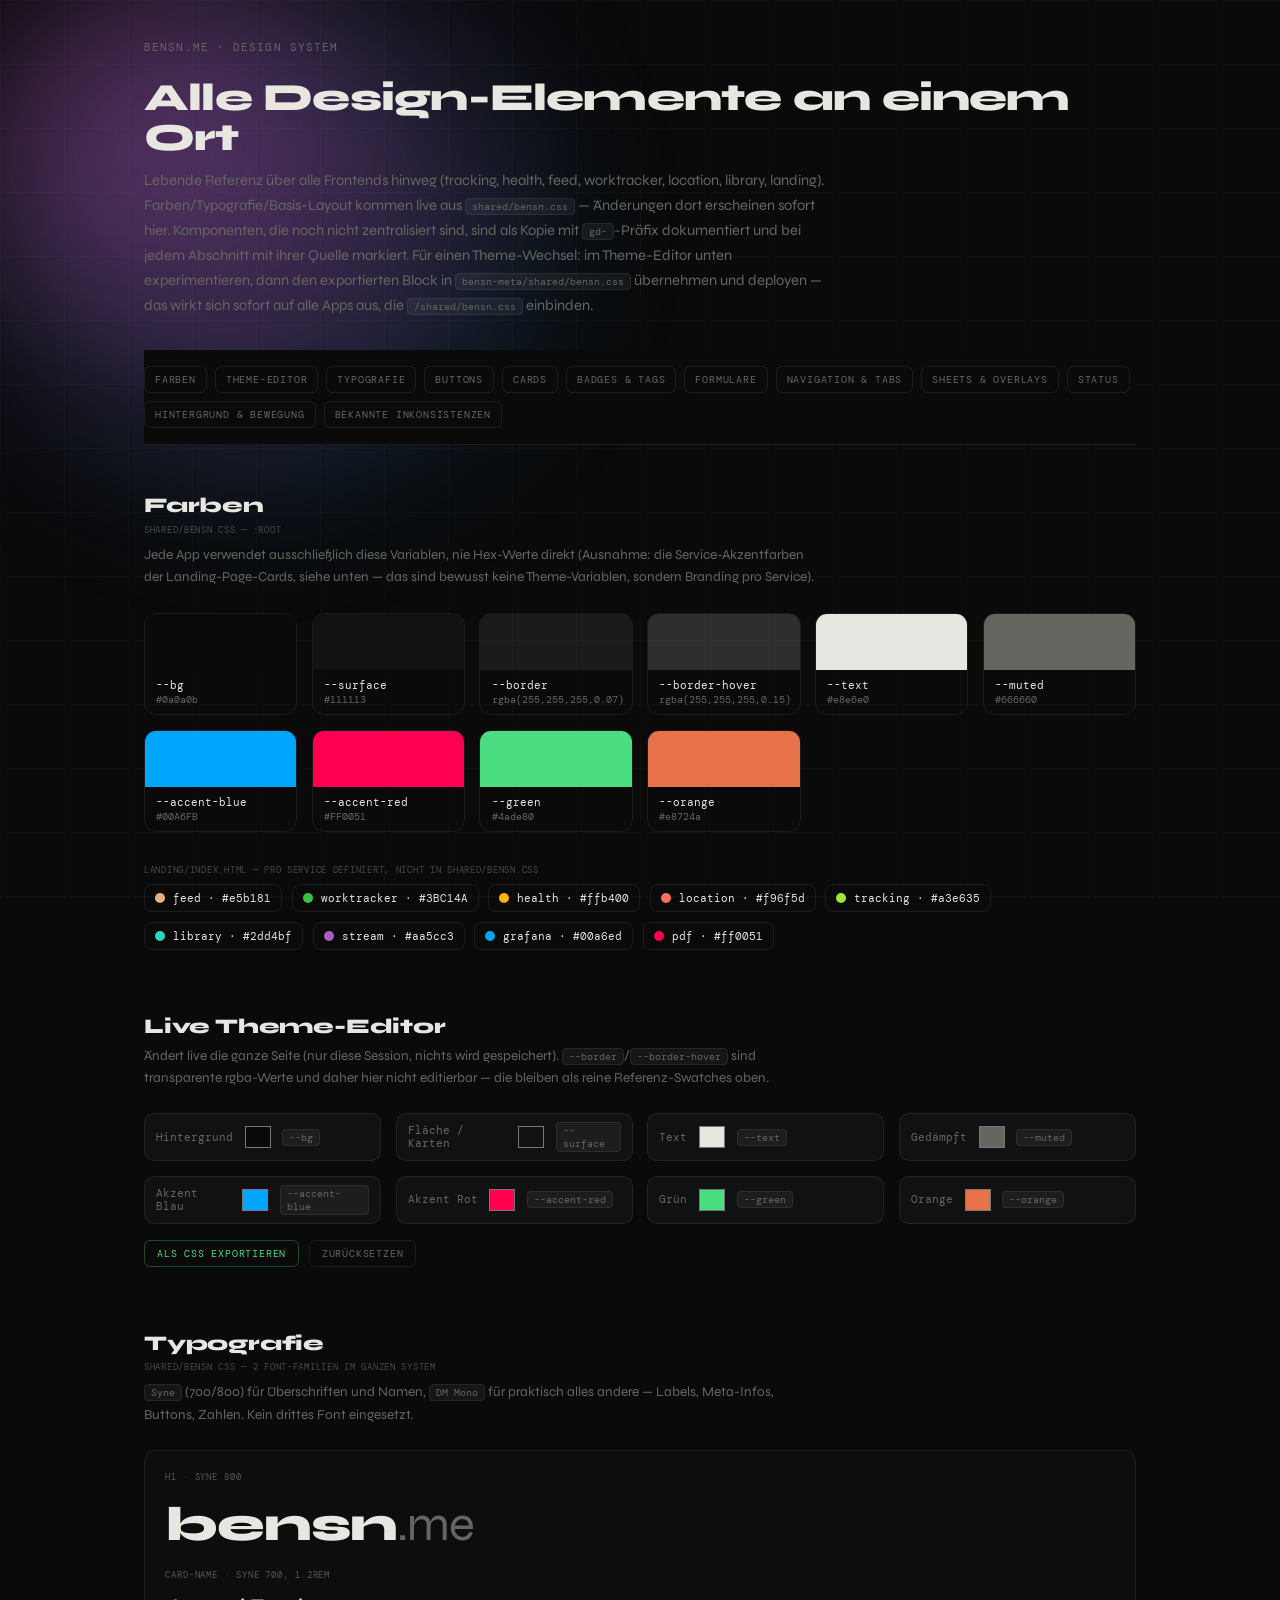
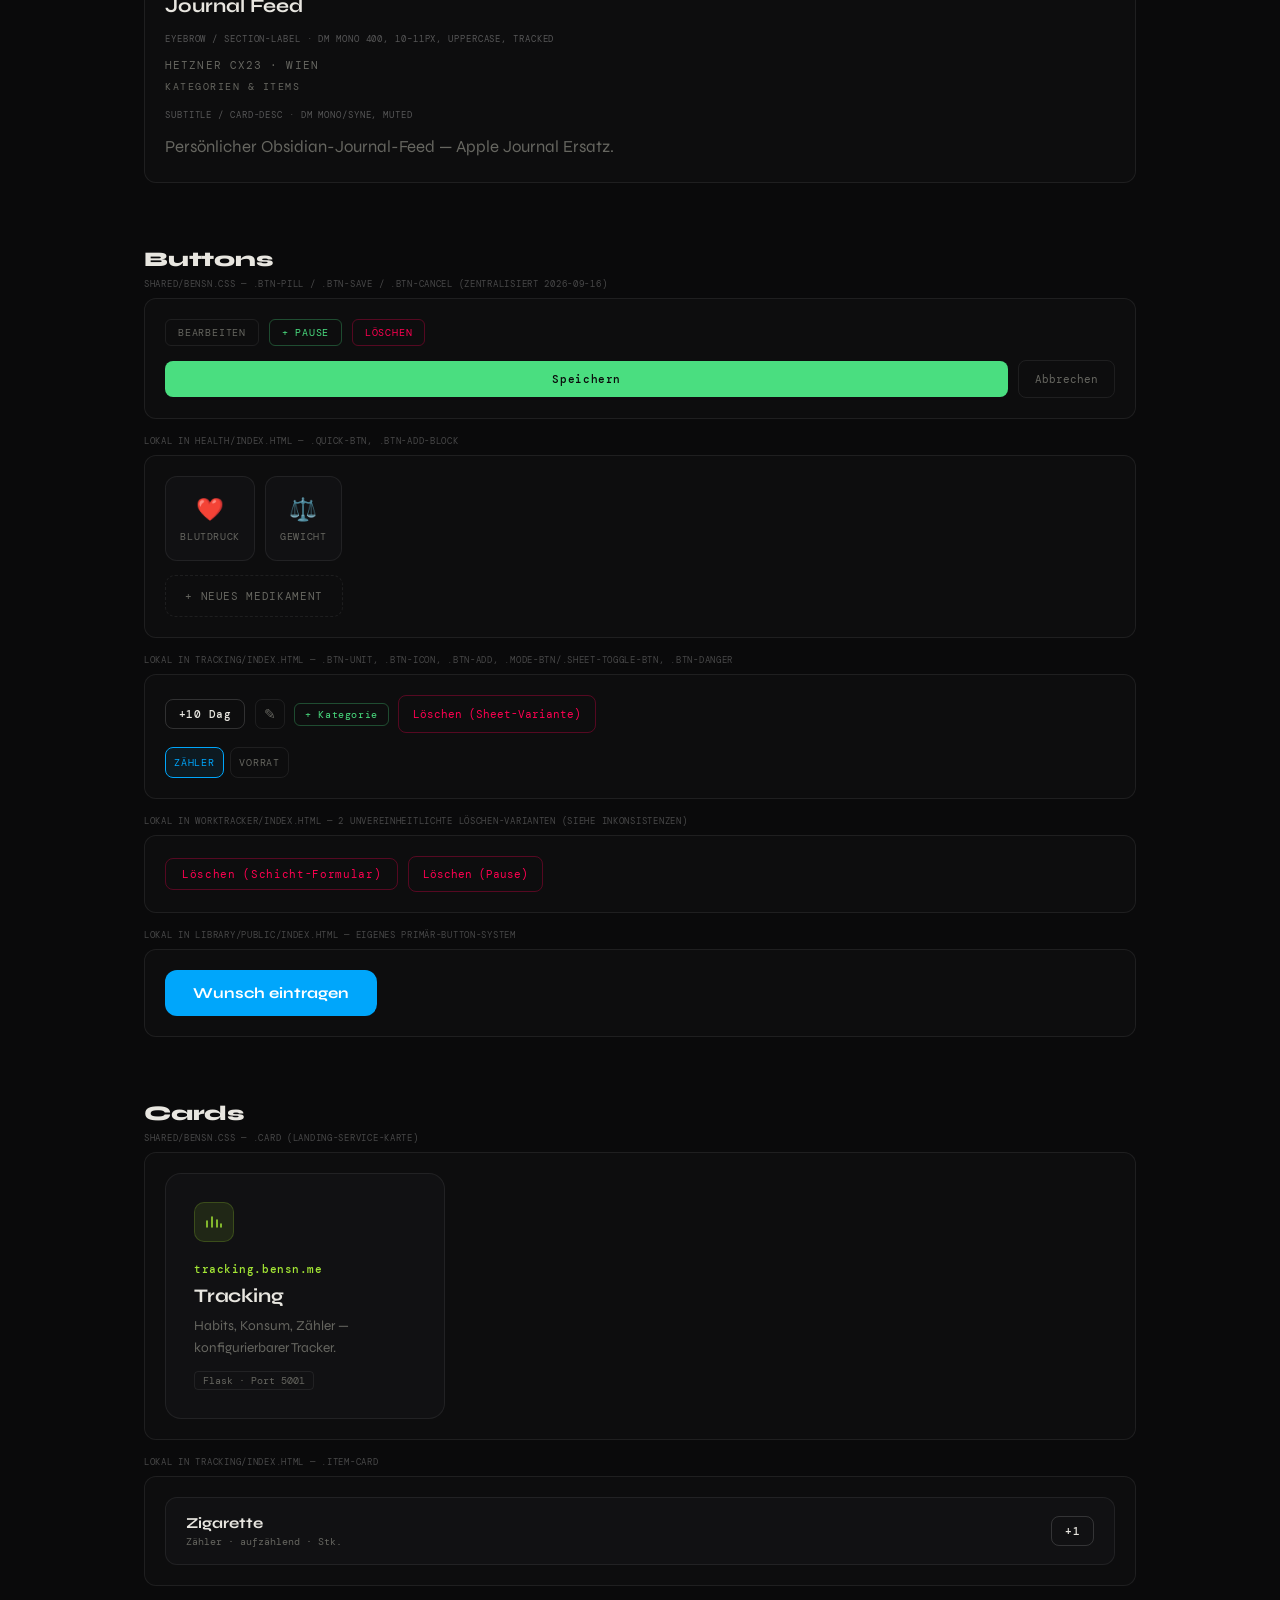
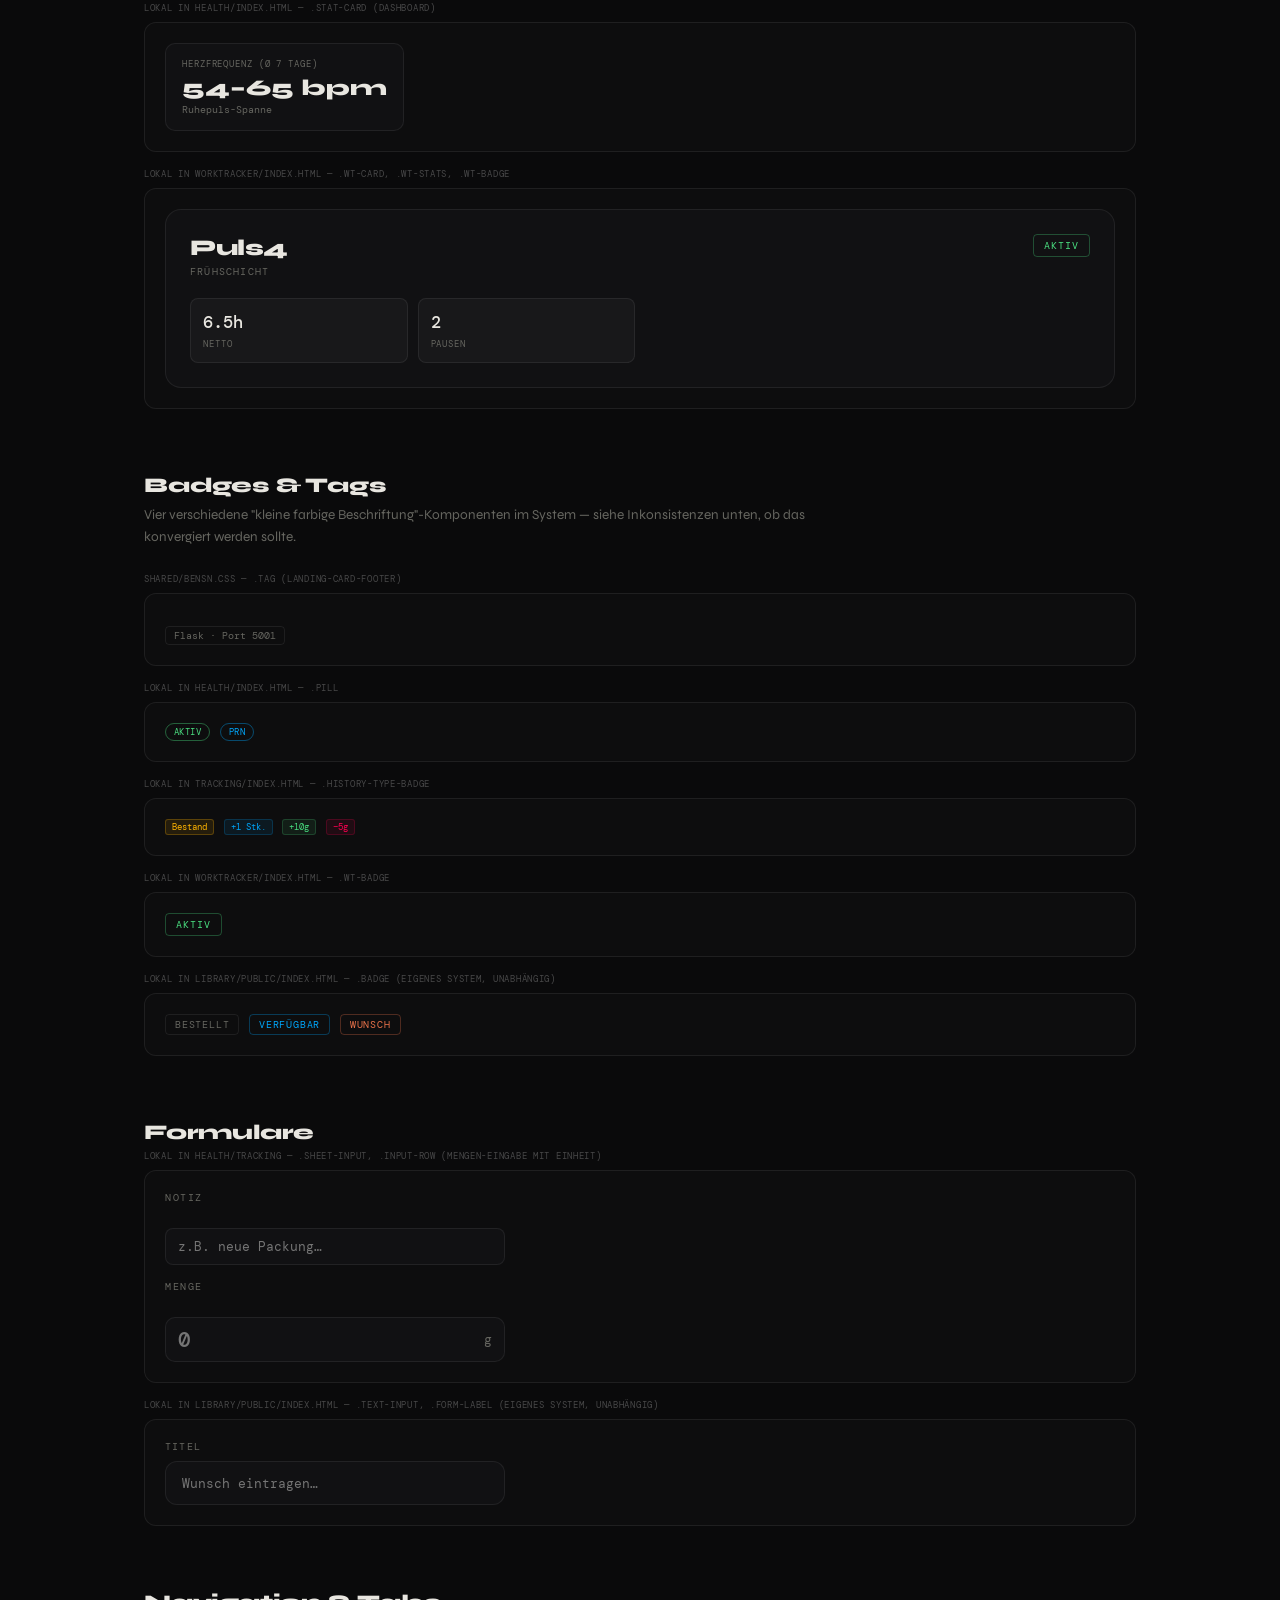
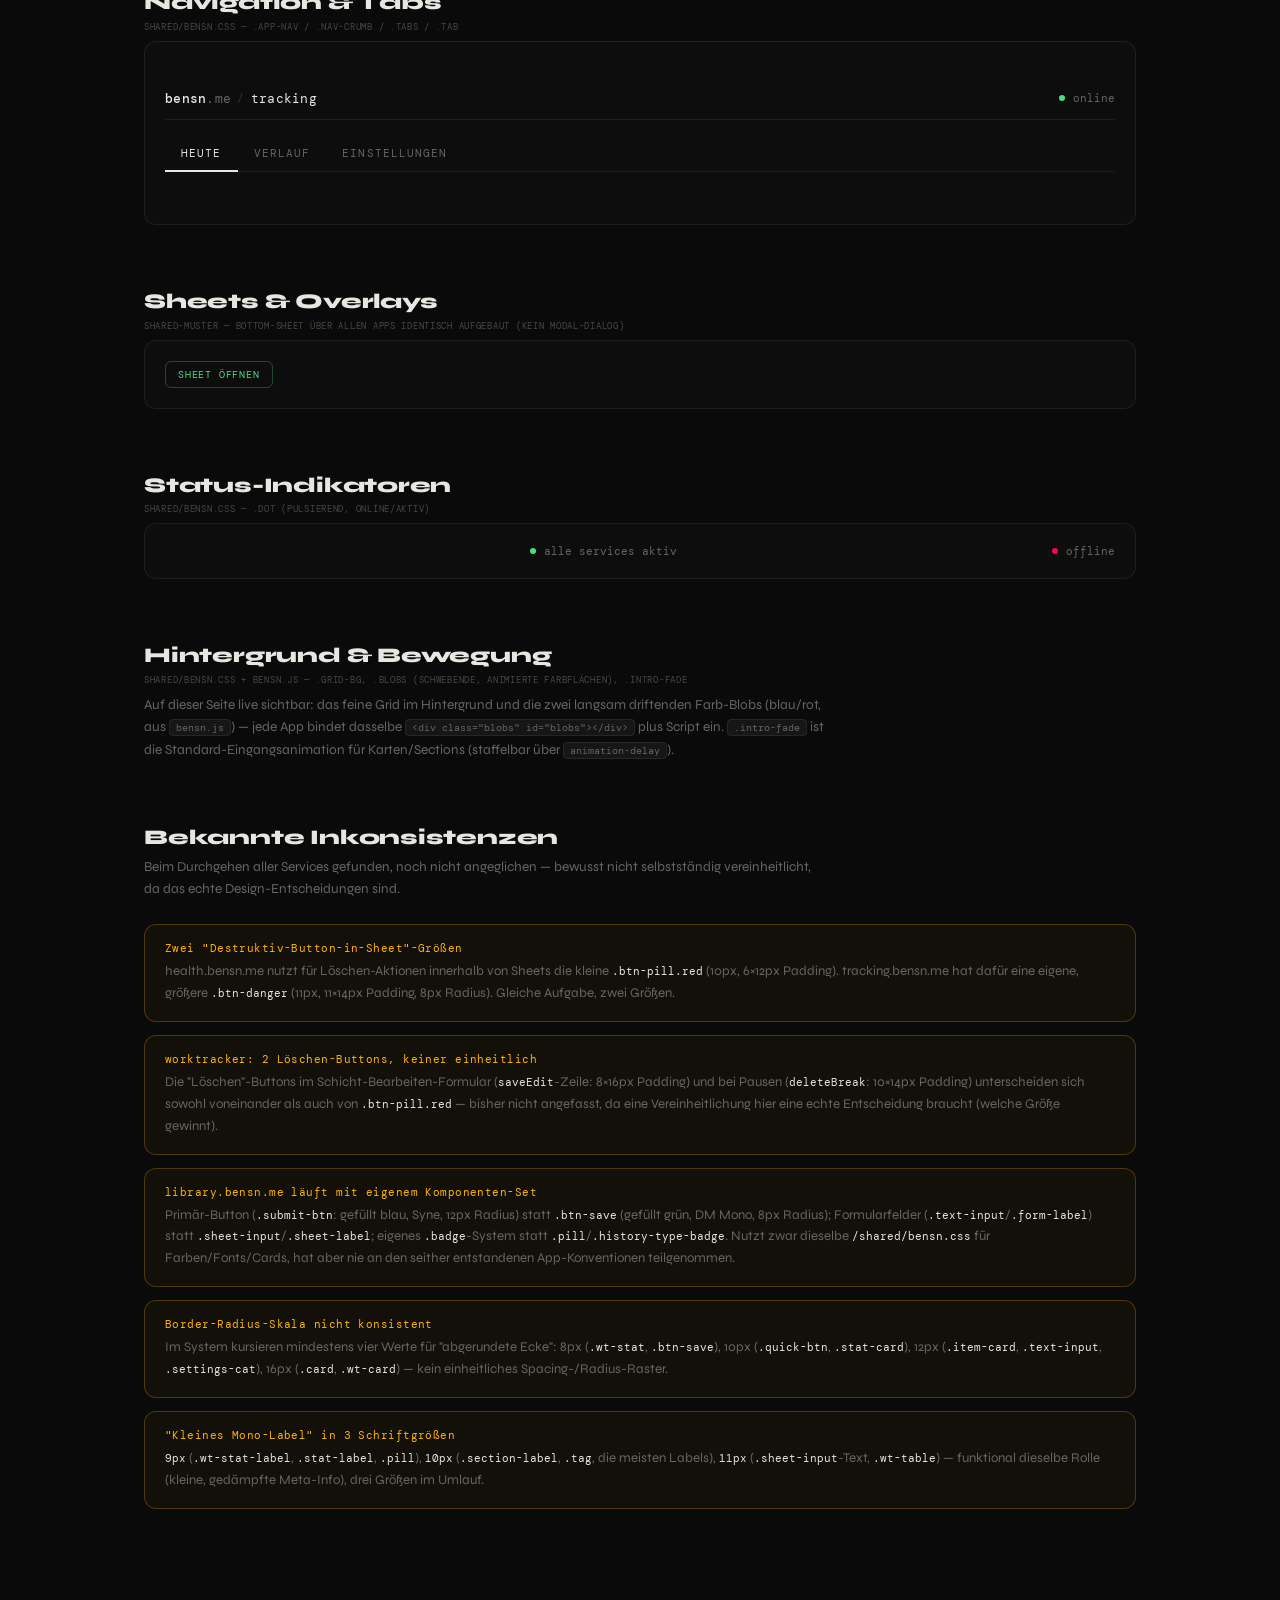
==== design-system.html @ 8d6dc06b "v1.0.1: version the shared design system, add a living style guide Bring shared/bensn.css and bensn." ====
<!doctype html>
<html lang="de">
<head>
<meta charset="UTF-8">
<meta name="viewport" content="width=device-width, initial-scale=1.0">
<title>Design System · bensn.me</title>
<meta name="theme-color" content="#0a0a0b">
<link rel="preconnect" href="https://fonts.googleapis.com">
<link href="https://fonts.googleapis.com/css2?family=DM+Mono:wght@300;400;500&family=Syne:wght@400;500;700;800&display=swap" rel="stylesheet">
<link rel="stylesheet" href="shared/bensn.css">
<style>
/* ════════════════════════════════════════════════════════════════════════
   Guide-only chrome below — NOT part of the shared design system itself.
   Everything demonstrated INSIDE the sections uses real classes, most from
   shared/bensn.css (linked above, live), some copied from the one app that
   currently owns them (marked "lokal in X" — candidates to hoist later).
   ════════════════════════════════════════════════════════════════════════ */
body { overflow-x: hidden; }
.guide-wrap { position: relative; z-index: 1; max-width: 1040px; margin: 0 auto; padding: 2.5rem 1.5rem 6rem; }
.guide-title { font-size: clamp(1.8rem, 4vw, 2.4rem); font-weight: 800; letter-spacing: -0.02em; margin-bottom: .6rem; }
.guide-sub { color: var(--muted); max-width: 680px; line-height: 1.7; font-size: .92rem; margin-bottom: 2rem; }
.guide-nav { display: flex; flex-wrap: wrap; gap: .5rem; margin-bottom: 3rem; position: sticky; top: 0; background: var(--bg); padding: 1rem 0; z-index: 5; border-bottom: 1px solid var(--border); }
.guide-nav a { font-family: 'DM Mono', monospace; font-size: 10px; text-transform: uppercase; letter-spacing: .08em; color: var(--muted); text-decoration: none; padding: 6px 10px; border: 1px solid var(--border); border-radius: 6px; transition: all .15s; }
.guide-nav a:hover { color: var(--text); border-color: var(--border-hover); }
.guide-section { margin-bottom: 4rem; scroll-margin-top: 5.5rem; }
.guide-section-title { font-size: 1.3rem; font-weight: 800; margin-bottom: .35rem; letter-spacing: -0.01em; }
.guide-section-desc { color: var(--muted); font-size: .85rem; margin-bottom: 1.5rem; max-width: 680px; line-height: 1.65; }
.guide-source { font-family: 'DM Mono', monospace; font-size: 9px; text-transform: uppercase; letter-spacing: .08em; color: rgba(255,255,255,.25); margin-bottom: .5rem; }
code.chip { font-family: 'DM Mono', monospace; font-size: 10px; color: var(--muted); background: rgba(255,255,255,.05); border: 1px solid var(--border); border-radius: 4px; padding: 1px 6px; }

.swatch-grid { display: grid; grid-template-columns: repeat(auto-fill, minmax(140px,1fr)); gap: .9rem; }
.swatch { border: 1px solid var(--border); border-radius: 12px; overflow: hidden; }
.swatch-color { height: 56px; }
.swatch-info { padding: .55rem .7rem; }
.swatch-name { font-family: 'DM Mono', monospace; font-size: 10.5px; color: var(--text); }
.swatch-hex { font-family: 'DM Mono', monospace; font-size: 9.5px; color: var(--muted); margin-top: 2px; }

.demo-block { border: 1px solid var(--border); border-radius: 12px; padding: 1.25rem; margin-bottom: 1rem; background: rgba(255,255,255,.015); }
.demo-label { font-family: 'DM Mono', monospace; font-size: 9px; text-transform: uppercase; letter-spacing: .1em; color: rgba(255,255,255,.3); margin-bottom: .8rem; }
.demo-row { display: flex; flex-wrap: wrap; gap: .6rem; align-items: center; }
.demo-row + .demo-row { margin-top: .9rem; }

.theme-editor { display: grid; grid-template-columns: repeat(auto-fill, minmax(190px,1fr)); gap: .9rem; margin-bottom: 1rem; }
.theme-editor label { display: flex; align-items: center; gap: .6rem; font-family: 'DM Mono', monospace; font-size: 10.5px; color: var(--muted); background: var(--surface); border: 1px solid var(--border); border-radius: 10px; padding: .5rem .7rem; }
.theme-editor input[type=color] { width: 30px; height: 30px; border: none; border-radius: 6px; background: none; cursor: pointer; padding: 0; flex-shrink: 0; }
.theme-editor-actions { display: flex; gap: .6rem; flex-wrap: wrap; margin-top: .3rem; }
.export-box { display: none; background: var(--surface); border: 1px solid var(--border); border-radius: 10px; padding: 1rem; font-family: 'DM Mono', monospace; font-size: 11px; line-height: 1.7; white-space: pre-wrap; margin-top: 1rem; color: var(--text); }

.inconsistency-item { border: 1px solid rgba(255,180,0,.25); background: rgba(255,180,0,.04); border-radius: 12px; padding: 1rem 1.25rem; margin-bottom: .8rem; }
.inconsistency-title { font-family: 'DM Mono', monospace; font-size: 11px; letter-spacing: .04em; color: #ffb400; margin-bottom: 6px; }
.inconsistency-desc { font-size: .83rem; color: var(--muted); line-height: 1.65; }
.inconsistency-desc code { font-family: 'DM Mono', monospace; font-size: .8em; color: var(--text); }

/* ── Local component styles being documented (not yet in shared/bensn.css) ── */
/* lokal in health: quick-btn, pill, btn-add-block, stat-card */
.gd-quick-btn { display: flex; flex-direction: column; align-items: center; gap: 6px; padding: 1.1rem 0.9rem; border-radius: 12px; border: 1px solid var(--border); background: var(--surface); color: var(--text); cursor: pointer; font-family: "DM Mono", monospace; }
.gd-quick-btn:hover { border-color: var(--border-hover); background: rgba(255,255,255,0.04); }
.gd-quick-btn .icon { font-size: 1.4rem; }
.gd-quick-btn .label { font-size: 10px; letter-spacing: 0.06em; text-transform: uppercase; color: var(--muted); }
.gd-pill { font-family: "DM Mono", monospace; font-size: 9px; letter-spacing: 0.05em; text-transform: uppercase; padding: 2px 8px; border-radius: 20px; border: 1px solid var(--border); color: var(--muted); }
.gd-pill.active { border-color: rgba(74,222,128,0.4); color: var(--green); }
.gd-pill.prn { border-color: rgba(0,166,251,0.4); color: var(--accent-blue); }
.gd-btn-add-block { font-family: "DM Mono", monospace; font-size: 11px; letter-spacing: 0.06em; text-transform: uppercase; padding: 0.8rem 1.2rem; border-radius: 10px; border: 1px dashed var(--border); background: none; color: var(--muted); cursor: pointer; }
.gd-btn-add-block:hover { border-color: var(--border-hover); color: var(--text); }
.gd-stat-card { background: var(--surface); border: 1px solid var(--border); border-radius: 10px; padding: 0.9rem 1rem; min-width: 140px; }
.gd-stat-label { font-family: "DM Mono", monospace; font-size: 9px; letter-spacing: 0.1em; text-transform: uppercase; color: var(--muted); margin-bottom: 4px; }
.gd-stat-value { font-family: "Syne", sans-serif; font-weight: 800; font-size: 1.4rem; }
.gd-stat-sub { font-family: "DM Mono", monospace; font-size: 10px; color: var(--muted); margin-top: 2px; }

/* lokal in tracking: btn-unit, btn-icon, btn-add, mode-btn/sheet-toggle-btn, item-card, settings-cat, history-type-badge */
.gd-btn-unit { font-family: "DM Mono", monospace; font-size: 11px; font-weight: 500; letter-spacing: 0.04em; background: none; border: 1px solid var(--border-hover); color: var(--text); border-radius: 8px; padding: 7px 13px; cursor: pointer; }
.gd-btn-unit:hover { background: rgba(255,255,255,0.06); border-color: rgba(255,255,255,0.3); }
.gd-btn-icon { width: 30px; height: 30px; background: none; border: 1px solid var(--border); border-radius: 7px; color: var(--muted); cursor: pointer; font-size: 14px; display: inline-flex; align-items: center; justify-content: center; }
.gd-btn-icon:hover { border-color: var(--border-hover); color: var(--text); }
.gd-btn-add { font-family: "DM Mono", monospace; font-size: 10px; letter-spacing: 0.06em; padding: 4px 10px; border-radius: 6px; border: 1px solid rgba(74,222,128,0.3); color: var(--green); background: none; cursor: pointer; }
.gd-btn-add:hover { background: rgba(74,222,128,.08); }
.gd-toggle-row { display: flex; gap: .4rem; max-width: 260px; }
.gd-toggle-btn { flex: 1; font-family: "DM Mono", monospace; font-size: 10px; letter-spacing: 0.08em; text-transform: uppercase; padding: 8px; border-radius: 8px; border: 1px solid var(--border); background: none; color: var(--muted); cursor: pointer; text-align: center; }
.gd-toggle-btn.active { border-color: var(--accent-blue); color: var(--accent-blue); background: rgba(0,166,251,.08); }
.gd-item-card { background: var(--surface); border: 1px solid var(--border); border-radius: 12px; padding: 1rem 1.25rem; display: flex; justify-content: space-between; align-items: center; gap: 1rem; }
.gd-item-name { font-family: "Syne", sans-serif; font-size: 0.95rem; font-weight: 700; }
.gd-item-meta { font-family: "DM Mono", monospace; font-size: 10px; color: var(--muted); margin-top: 3px; }
.gd-badge { font-family: "DM Mono", monospace; font-size: 9px; padding: 1px 6px; border-radius: 3px; }
.gd-badge.bestand { background: rgba(255,180,0,0.1); border: 1px solid rgba(255,180,0,0.25); color: #ffb400; }
.gd-badge.zaehler { background: rgba(0,166,251,0.08); border: 1px solid rgba(0,166,251,0.2); color: var(--accent-blue); }
.gd-badge.auffuellung { background: rgba(74,222,128,0.08); border: 1px solid rgba(74,222,128,0.2); color: var(--green); }
.gd-badge.entnahme { background: rgba(255,0,81,0.08); border: 1px solid rgba(255,0,81,0.2); color: var(--accent-red); }
.gd-btn-danger { font-family: "DM Mono", monospace; font-size: 11px; background: none; border: 1px solid rgba(255,0,81,0.3); color: var(--accent-red); border-radius: 8px; padding: 11px 14px; cursor: pointer; }

/* lokal in health/tracking: sheet-input, input-row, note-input */
.gd-sheet-input { width: 100%; background: var(--surface); border: 1px solid var(--border); border-radius: 8px; padding: 9px 12px; color: var(--text); font-family: 'DM Mono', monospace; font-size: 13px; outline: none; }
.gd-input-row { display: flex; align-items: center; gap: 0.5rem; background: var(--surface); border: 1px solid var(--border); border-radius: 10px; padding: 0.5rem 0.75rem; }
.gd-input-row input { flex: 1; background: none; border: none; color: var(--text); font-family: 'DM Mono', monospace; font-size: 1.3rem; font-weight: 500; outline: none; min-width: 0; }
.gd-input-unit { font-family: 'DM Mono', monospace; font-size: 13px; color: var(--muted); }

/* lokal in library.bensn.me: submit-btn, text-input, form-label, badge (independent primitives) */
.gd-lib-text-input { width: 100%; background: var(--surface); border: 1px solid var(--border); border-radius: 12px; padding: .8rem 1rem; color: var(--text); font-family: 'DM Mono', monospace; font-size: 13px; outline: none; }
.gd-lib-form-label { font-family: 'DM Mono', monospace; font-size: 10px; letter-spacing: .12em; text-transform: uppercase; color: var(--muted); display: block; margin-bottom: .5rem; }
.gd-lib-submit-btn { padding: .875rem 1.75rem; border-radius: 12px; border: none; background: var(--accent-blue); color: #fff; font-family: 'Syne', sans-serif; font-size: .95rem; font-weight: 700; cursor: pointer; }
.gd-lib-badge { font-family: 'DM Mono', monospace; font-size: 10px; letter-spacing: .08em; text-transform: uppercase; padding: 3px 9px; border-radius: 4px; border: 1px solid var(--border); color: var(--muted); }
.gd-lib-badge.blue { border-color: rgba(0,166,251,.3); color: var(--accent-blue); }
.gd-lib-badge.orange { border-color: rgba(232,114,74,.3); color: var(--orange); }

/* lokal in worktracker: wt-card, wt-badge, wt-stat, wt-cig, wt-shift-row, and the 2 un-unified Löschen buttons */
.gd-wt-card { background: var(--surface); border: 1px solid var(--border); border-radius: 16px; padding: 1.5rem; }
.gd-wt-badge { font-family: 'DM Mono', monospace; font-size: 10px; letter-spacing: 0.1em; text-transform: uppercase; padding: 4px 10px; border: 1px solid rgba(74,222,128,0.3); color: var(--green); border-radius: 4px; }
.gd-wt-stats { display: grid; grid-template-columns: repeat(4, minmax(0,1fr)); gap: 10px; }
.gd-wt-stat { background: rgba(255,255,255,0.03); border: 1px solid var(--border); border-radius: 8px; padding: 12px; }
.gd-wt-stat-val { font-family: 'DM Mono', monospace; font-size: 1.05rem; font-weight: 500; }
.gd-wt-stat-label { font-family: 'DM Mono', monospace; font-size: 9px; letter-spacing: 0.1em; text-transform: uppercase; color: var(--muted); margin-top: 5px; }
.gd-wt-del-a { font-family:'DM Mono',monospace; font-size:11px; letter-spacing:.06em; background:none; border:1px solid rgba(255,0,81,.3); color:var(--accent-red); border-radius:8px; padding:8px 16px; cursor:pointer; }
.gd-wt-del-b { font-family:'DM Mono',monospace; font-size:11px; background:none; border:1px solid rgba(255,0,81,.3); color:var(--accent-red); border-radius:8px; padding:10px 14px; cursor:pointer; }

.overlay-demo-trigger { display: inline-block; }
.gd-overlay { position: fixed; inset: 0; background: rgba(0,0,0,.75); z-index: 200; display: none; align-items: flex-end; justify-content: center; }
.gd-overlay.visible { display: flex; }
.gd-overlay-sheet { background: #161616; border: 1px solid rgba(255,255,255,.12); border-radius: 16px 16px 0 0; padding: 1.5rem 1.25rem 2.5rem; width: 100%; max-width: 480px; }

.gd-service-swatches { display: flex; flex-wrap: wrap; gap: .6rem; }
.gd-service-swatch { display: flex; align-items: center; gap: .5rem; font-family: 'DM Mono', monospace; font-size: 11px; border: 1px solid var(--border); border-radius: 8px; padding: 6px 10px; }
.gd-service-dot { width: 10px; height: 10px; border-radius: 50%; flex-shrink: 0; }

@media (max-width: 560px) {
  .gd-wt-stats { grid-template-columns: repeat(2, minmax(0,1fr)); }
  .gd-item-card { flex-direction: column; align-items: flex-start; }
}
</style>
</head>
<body>

<div class="grid-bg"></div>
<div class="blobs" id="blobs"></div>

<div class="guide-wrap">

  <div class="eyebrow">bensn.me · Design System</div>
  <h1 class="guide-title">Alle Design-Elemente an einem Ort</h1>
  <p class="guide-sub">
    Lebende Referenz über alle Frontends hinweg (tracking, health, feed, worktracker,
    location, library, landing). Farben/Typografie/Basis-Layout kommen live aus
    <code class="chip">shared/bensn.css</code> — Änderungen dort erscheinen sofort hier.
    Komponenten, die noch nicht zentralisiert sind, sind als Kopie mit <code class="chip">gd-</code>-Präfix
    dokumentiert und bei jedem Abschnitt mit ihrer Quelle markiert.
    Für einen Theme-Wechsel: im Theme-Editor unten experimentieren, dann den exportierten
    Block in <code class="chip">bensn-meta/shared/bensn.css</code> übernehmen und deployen —
    das wirkt sich sofort auf alle Apps aus, die <code class="chip">/shared/bensn.css</code> einbinden.
  </p>

  <nav class="guide-nav">
    <a href="#farben">Farben</a>
    <a href="#theme-editor">Theme-Editor</a>
    <a href="#typografie">Typografie</a>
    <a href="#buttons">Buttons</a>
    <a href="#cards">Cards</a>
    <a href="#badges">Badges &amp; Tags</a>
    <a href="#formulare">Formulare</a>
    <a href="#navigation">Navigation &amp; Tabs</a>
    <a href="#sheets">Sheets &amp; Overlays</a>
    <a href="#status">Status</a>
    <a href="#hintergrund">Hintergrund &amp; Bewegung</a>
    <a href="#inkonsistenzen">Bekannte Inkonsistenzen</a>
  </nav>

  <!-- ═══ FARBEN ═══ -->
  <section class="guide-section" id="farben">
    <h2 class="guide-section-title">Farben</h2>
    <div class="guide-source">shared/bensn.css — :root</div>
    <p class="guide-section-desc">Jede App verwendet ausschließlich diese Variablen, nie Hex-Werte direkt
      (Ausnahme: die Service-Akzentfarben der Landing-Page-Cards, siehe unten — das sind bewusst
      keine Theme-Variablen, sondern Branding pro Service).</p>
    <div class="swatch-grid" id="colorSwatches"></div>

    <div class="guide-source" style="margin-top:2rem">landing/index.html — pro Service definiert, nicht in shared/bensn.css</div>
    <div class="gd-service-swatches">
      <div class="gd-service-swatch"><div class="gd-service-dot" style="background:#e5b181"></div>feed · #e5b181</div>
      <div class="gd-service-swatch"><div class="gd-service-dot" style="background:#3BC14A"></div>worktracker · #3BC14A</div>
      <div class="gd-service-swatch"><div class="gd-service-dot" style="background:#ffb400"></div>health · #ffb400</div>
      <div class="gd-service-swatch"><div class="gd-service-dot" style="background:#f96f5d"></div>location · #f96f5d</div>
      <div class="gd-service-swatch"><div class="gd-service-dot" style="background:#a3e635"></div>tracking · #a3e635</div>
      <div class="gd-service-swatch"><div class="gd-service-dot" style="background:#2dd4bf"></div>library · #2dd4bf</div>
      <div class="gd-service-swatch"><div class="gd-service-dot" style="background:#aa5cc3"></div>stream · #aa5cc3</div>
      <div class="gd-service-swatch"><div class="gd-service-dot" style="background:#00a6ed"></div>grafana · #00a6ed</div>
      <div class="gd-service-swatch"><div class="gd-service-dot" style="background:#ff0051"></div>pdf · #ff0051</div>
    </div>
  </section>

  <!-- ═══ THEME EDITOR ═══ -->
  <section class="guide-section" id="theme-editor">
    <h2 class="guide-section-title">Live Theme-Editor</h2>
    <p class="guide-section-desc">Ändert live die ganze Seite (nur diese Session, nichts wird gespeichert).
      <code class="chip">--border</code>/<code class="chip">--border-hover</code> sind transparente
      rgba-Werte und daher hier nicht editierbar — die bleiben als reine Referenz-Swatches oben.</p>
    <div class="theme-editor" id="themeEditor"></div>
    <div class="theme-editor-actions">
      <button class="btn-pill green" onclick="exportTheme()">Als CSS exportieren</button>
      <button class="btn-pill" onclick="resetTheme()">Zurücksetzen</button>
    </div>
    <pre class="export-box" id="exportBox"></pre>
  </section>

  <!-- ═══ TYPOGRAFIE ═══ -->
  <section class="guide-section" id="typografie">
    <h2 class="guide-section-title">Typografie</h2>
    <div class="guide-source">shared/bensn.css — 2 Font-Familien im ganzen System</div>
    <p class="guide-section-desc">
      <code class="chip">Syne</code> (700/800) für Überschriften und Namen, <code class="chip">DM Mono</code>
      für praktisch alles andere — Labels, Meta-Infos, Buttons, Zahlen. Kein drittes Font eingesetzt.</p>
    <div class="demo-block">
      <div class="demo-label">h1 · Syne 800</div>
      <div style="font-family:'Syne',sans-serif;font-weight:800;font-size:clamp(2rem,5vw,3rem);letter-spacing:-0.02em;margin-bottom:1rem">bensn<span style="color:var(--muted);font-weight:400">.me</span></div>
      <div class="demo-label">card-name · Syne 700, 1.2rem</div>
      <div style="font-family:'Syne',sans-serif;font-weight:700;font-size:1.2rem;margin-bottom:1rem">Journal Feed</div>
      <div class="demo-label">eyebrow / section-label · DM Mono 400, 10–11px, uppercase, tracked</div>
      <div class="eyebrow" style="margin-bottom:0">Hetzner CX23 · Wien</div>
      <div class="section-label" style="margin:.5rem 0 1rem">Kategorien &amp; Items</div>
      <div class="demo-label">subtitle / card-desc · DM Mono/Syne, muted</div>
      <div class="subtitle" style="margin-bottom:0">Persönlicher Obsidian-Journal-Feed — Apple Journal Ersatz.</div>
    </div>
  </section>

  <!-- ═══ BUTTONS ═══ -->
  <section class="guide-section" id="buttons">
    <h2 class="guide-section-title">Buttons</h2>

    <div class="guide-source">shared/bensn.css — .btn-pill / .btn-save / .btn-cancel (zentralisiert 2026-09-16)</div>
    <div class="demo-block">
      <div class="demo-row">
        <button class="btn-pill">Bearbeiten</button>
        <button class="btn-pill green">+ Pause</button>
        <button class="btn-pill red">Löschen</button>
      </div>
      <div class="demo-row">
        <button class="btn-save">Speichern</button>
        <button class="btn-cancel">Abbrechen</button>
      </div>
    </div>

    <div class="guide-source">lokal in health/index.html — .quick-btn, .btn-add-block</div>
    <div class="demo-block">
      <div class="demo-row">
        <button class="gd-quick-btn"><span class="icon">❤️</span><span class="label">Blutdruck</span></button>
        <button class="gd-quick-btn"><span class="icon">⚖️</span><span class="label">Gewicht</span></button>
      </div>
      <div class="demo-row">
        <button class="gd-btn-add-block">+ Neues Medikament</button>
      </div>
    </div>

    <div class="guide-source">lokal in tracking/index.html — .btn-unit, .btn-icon, .btn-add, .mode-btn/.sheet-toggle-btn, .btn-danger</div>
    <div class="demo-block">
      <div class="demo-row">
        <button class="gd-btn-unit">+10 Dag</button>
        <button class="gd-btn-icon">✎</button>
        <button class="gd-btn-add">+ Kategorie</button>
        <button class="gd-btn-danger">Löschen (Sheet-Variante)</button>
      </div>
      <div class="demo-row">
        <div class="gd-toggle-row">
          <button class="gd-toggle-btn active">Zähler</button>
          <button class="gd-toggle-btn">Vorrat</button>
        </div>
      </div>
    </div>

    <div class="guide-source">lokal in worktracker/index.html — 2 unvereinheitlichte Löschen-Varianten (siehe Inkonsistenzen)</div>
    <div class="demo-block">
      <div class="demo-row">
        <button class="gd-wt-del-a">Löschen (Schicht-Formular)</button>
        <button class="gd-wt-del-b">Löschen (Pause)</button>
      </div>
    </div>

    <div class="guide-source">lokal in library/public/index.html — eigenes Primär-Button-System</div>
    <div class="demo-block">
      <div class="demo-row">
        <button class="gd-lib-submit-btn">Wunsch eintragen</button>
      </div>
    </div>
  </section>

  <!-- ═══ CARDS ═══ -->
  <section class="guide-section" id="cards">
    <h2 class="guide-section-title">Cards</h2>

    <div class="guide-source">shared/bensn.css — .card (Landing-Service-Karte)</div>
    <div class="demo-block">
      <a class="card" href="#" style="max-width:280px;text-decoration:none;display:block" onclick="return false">
        <div class="card-icon" style="background:rgba(163,230,53,.1);border:1px solid rgba(163,230,53,.2)">
          <svg width="20" height="20" viewBox="0 0 20 20" fill="none"><path d="M3 15V9M8 15V5M13 15v-7M17 15v-3" stroke="#a3e635" stroke-width="1.5" stroke-linecap="round"/></svg>
        </div>
        <div class="card-domain" style="color:#a3e635">tracking.bensn.me</div>
        <div class="card-name">Tracking</div>
        <div class="card-desc">Habits, Konsum, Zähler — konfigurierbarer Tracker.</div>
        <div class="tag">Flask · Port 5001</div>
      </a>
    </div>

    <div class="guide-source">lokal in tracking/index.html — .item-card</div>
    <div class="demo-block">
      <div class="gd-item-card">
        <div>
          <div class="gd-item-name">Zigarette</div>
          <div class="gd-item-meta">Zähler · aufzählend · Stk.</div>
        </div>
        <button class="gd-btn-unit">+1</button>
      </div>
    </div>

    <div class="guide-source">lokal in health/index.html — .stat-card (Dashboard)</div>
    <div class="demo-block">
      <div class="demo-row">
        <div class="gd-stat-card">
          <div class="gd-stat-label">Herzfrequenz (Ø 7 Tage)</div>
          <div class="gd-stat-value">54–65 bpm</div>
          <div class="gd-stat-sub">Ruhepuls-Spanne</div>
        </div>
      </div>
    </div>

    <div class="guide-source">lokal in worktracker/index.html — .wt-card, .wt-stats, .wt-badge</div>
    <div class="demo-block">
      <div class="gd-wt-card">
        <div style="display:flex;justify-content:space-between;align-items:flex-start;margin-bottom:1.25rem">
          <div>
            <div style="font-family:'Syne',sans-serif;font-size:1.4rem;font-weight:800;letter-spacing:-0.02em">Puls4</div>
            <div style="font-family:'DM Mono',monospace;font-size:10px;letter-spacing:.12em;text-transform:uppercase;color:var(--muted);margin-top:4px">Frühschicht</div>
          </div>
          <span class="gd-wt-badge">Aktiv</span>
        </div>
        <div class="gd-wt-stats">
          <div class="gd-wt-stat"><div class="gd-wt-stat-val">6.5h</div><div class="gd-wt-stat-label">Netto</div></div>
          <div class="gd-wt-stat"><div class="gd-wt-stat-val">2</div><div class="gd-wt-stat-label">Pausen</div></div>
        </div>
      </div>
    </div>
  </section>

  <!-- ═══ BADGES & TAGS ═══ -->
  <section class="guide-section" id="badges">
    <h2 class="guide-section-title">Badges &amp; Tags</h2>
    <p class="guide-section-desc">Vier verschiedene "kleine farbige Beschriftung"-Komponenten im System —
      siehe Inkonsistenzen unten, ob das konvergiert werden sollte.</p>

    <div class="guide-source">shared/bensn.css — .tag (Landing-Card-Footer)</div>
    <div class="demo-block"><div class="demo-row"><span class="tag">Flask · Port 5001</span></div></div>

    <div class="guide-source">lokal in health/index.html — .pill</div>
    <div class="demo-block">
      <div class="demo-row">
        <span class="gd-pill active">Aktiv</span>
        <span class="gd-pill prn">PRN</span>
      </div>
    </div>

    <div class="guide-source">lokal in tracking/index.html — .history-type-badge</div>
    <div class="demo-block">
      <div class="demo-row">
        <span class="gd-badge bestand">Bestand</span>
        <span class="gd-badge zaehler">+1 Stk.</span>
        <span class="gd-badge auffuellung">+10g</span>
        <span class="gd-badge entnahme">−5g</span>
      </div>
    </div>

    <div class="guide-source">lokal in worktracker/index.html — .wt-badge</div>
    <div class="demo-block"><div class="demo-row"><span class="gd-wt-badge">Aktiv</span></div></div>

    <div class="guide-source">lokal in library/public/index.html — .badge (eigenes System, unabhängig)</div>
    <div class="demo-block">
      <div class="demo-row">
        <span class="gd-lib-badge">Bestellt</span>
        <span class="gd-lib-badge blue">Verfügbar</span>
        <span class="gd-lib-badge orange">Wunsch</span>
      </div>
    </div>
  </section>

  <!-- ═══ FORMULARE ═══ -->
  <section class="guide-section" id="formulare">
    <h2 class="guide-section-title">Formulare</h2>

    <div class="guide-source">lokal in health/tracking — .sheet-input, .input-row (Mengen-Eingabe mit Einheit)</div>
    <div class="demo-block">
      <div style="max-width:340px">
        <div class="section-label" style="margin-top:0">Notiz</div>
        <input class="gd-sheet-input" type="text" placeholder="z.B. neue Packung…" style="margin-bottom:.9rem">
        <div class="section-label">Menge</div>
        <div class="gd-input-row"><input type="number" placeholder="0"><span class="gd-input-unit">g</span></div>
      </div>
    </div>

    <div class="guide-source">lokal in library/public/index.html — .text-input, .form-label (eigenes System, unabhängig)</div>
    <div class="demo-block">
      <div style="max-width:340px">
        <label class="gd-lib-form-label">Titel</label>
        <input class="gd-lib-text-input" type="text" placeholder="Wunsch eintragen…">
      </div>
    </div>
  </section>

  <!-- ═══ NAVIGATION ═══ -->
  <section class="guide-section" id="navigation">
    <h2 class="guide-section-title">Navigation &amp; Tabs</h2>
    <div class="guide-source">shared/bensn.css — .app-nav / .nav-crumb / .tabs / .tab</div>
    <div class="demo-block">
      <nav class="app-nav" style="margin-bottom:1rem">
        <a href="#" class="nav-crumb" onclick="return false"><span>bensn</span>.me</a>
        <span class="nav-sep">/</span>
        <span class="nav-current">tracking</span>
        <div class="nav-right"><div class="dot"></div><span>online</span></div>
      </nav>
      <div class="tabs">
        <button class="tab active">Heute</button>
        <button class="tab">Verlauf</button>
        <button class="tab">Einstellungen</button>
      </div>
    </div>
  </section>

  <!-- ═══ SHEETS & OVERLAYS ═══ -->
  <section class="guide-section" id="sheets">
    <h2 class="guide-section-title">Sheets &amp; Overlays</h2>
    <div class="guide-source">shared-Muster — Bottom-Sheet über allen Apps identisch aufgebaut (kein Modal-Dialog)</div>
    <div class="demo-block">
      <div class="demo-row">
        <button class="btn-pill green" onclick="document.getElementById('gdOverlay').classList.add('visible')">Sheet öffnen</button>
      </div>
    </div>
  </section>

  <!-- ═══ STATUS ═══ -->
  <section class="guide-section" id="status">
    <h2 class="guide-section-title">Status-Indikatoren</h2>
    <div class="guide-source">shared/bensn.css — .dot (pulsierend, online/aktiv)</div>
    <div class="demo-block">
      <div class="demo-row">
        <div class="nav-right" style="font-size:11px"><div class="dot"></div><span>alle services aktiv</span></div>
        <div class="nav-right" style="font-size:11px"><div class="dot" style="background:var(--accent-red);animation:none"></div><span>offline</span></div>
      </div>
    </div>
  </section>

  <!-- ═══ HINTERGRUND & BEWEGUNG ═══ -->
  <section class="guide-section" id="hintergrund">
    <h2 class="guide-section-title">Hintergrund &amp; Bewegung</h2>
    <div class="guide-source">shared/bensn.css + bensn.js — .grid-bg, .blobs (schwebende, animierte Farbflächen), .intro-fade</div>
    <p class="guide-section-desc">Auf dieser Seite live sichtbar: das feine Grid im Hintergrund und die
      zwei langsam driftenden Farb-Blobs (blau/rot, aus <code class="chip">bensn.js</code>) — jede App
      bindet dasselbe <code class="chip">&lt;div class="blobs" id="blobs"&gt;&lt;/div&gt;</code> plus
      Script ein. <code class="chip">.intro-fade</code> ist die Standard-Eingangsanimation für
      Karten/Sections (staffelbar über <code class="chip">animation-delay</code>).</p>
  </section>

  <!-- ═══ INKONSISTENZEN ═══ -->
  <section class="guide-section" id="inkonsistenzen">
    <h2 class="guide-section-title">Bekannte Inkonsistenzen</h2>
    <p class="guide-section-desc">Beim Durchgehen aller Services gefunden, noch nicht angeglichen —
      bewusst nicht selbstständig vereinheitlicht, da das echte Design-Entscheidungen sind.</p>

    <div class="inconsistency-item">
      <div class="inconsistency-title">Zwei "Destruktiv-Button-in-Sheet"-Größen</div>
      <div class="inconsistency-desc">health.bensn.me nutzt für Löschen-Aktionen innerhalb von Sheets die
        kleine <code>.btn-pill.red</code> (10px, 6×12px Padding). tracking.bensn.me hat dafür eine eigene,
        größere <code>.btn-danger</code> (11px, 11×14px Padding, 8px Radius). Gleiche Aufgabe, zwei Größen.</div>
    </div>

    <div class="inconsistency-item">
      <div class="inconsistency-title">worktracker: 2 Löschen-Buttons, keiner einheitlich</div>
      <div class="inconsistency-desc">Die "Löschen"-Buttons im Schicht-Bearbeiten-Formular
        (<code>saveEdit</code>-Zeile: 8×16px Padding) und bei Pausen (<code>deleteBreak</code>: 10×14px
        Padding) unterscheiden sich sowohl voneinander als auch von <code>.btn-pill.red</code> — bisher
        nicht angefasst, da eine Vereinheitlichung hier eine echte Entscheidung braucht (welche Größe
        gewinnt).</div>
    </div>

    <div class="inconsistency-item">
      <div class="inconsistency-title">library.bensn.me läuft mit eigenem Komponenten-Set</div>
      <div class="inconsistency-desc">Primär-Button (<code>.submit-btn</code>: gefüllt blau, Syne, 12px
        Radius) statt <code>.btn-save</code> (gefüllt grün, DM Mono, 8px Radius); Formularfelder
        (<code>.text-input</code>/<code>.form-label</code>) statt <code>.sheet-input</code>/<code>.sheet-label</code>;
        eigenes <code>.badge</code>-System statt <code>.pill</code>/<code>.history-type-badge</code>. Nutzt
        zwar dieselbe <code>/shared/bensn.css</code> für Farben/Fonts/Cards, hat aber nie an den seither
        entstandenen App-Konventionen teilgenommen.</div>
    </div>

    <div class="inconsistency-item">
      <div class="inconsistency-title">Border-Radius-Skala nicht konsistent</div>
      <div class="inconsistency-desc">Im System kursieren mindestens vier Werte für "abgerundete Ecke":
        8px (<code>.wt-stat</code>, <code>.btn-save</code>), 10px (<code>.quick-btn</code>, <code>.stat-card</code>),
        12px (<code>.item-card</code>, <code>.text-input</code>, <code>.settings-cat</code>), 16px
        (<code>.card</code>, <code>.wt-card</code>) — kein einheitliches Spacing-/Radius-Raster.</div>
    </div>

    <div class="inconsistency-item">
      <div class="inconsistency-title">"Kleines Mono-Label" in 3 Schriftgrößen</div>
      <div class="inconsistency-desc"><code>9px</code> (<code>.wt-stat-label</code>, <code>.stat-label</code>,
        <code>.pill</code>), <code>10px</code> (<code>.section-label</code>, <code>.tag</code>, die meisten
        Labels), <code>11px</code> (<code>.sheet-input</code>-Text, <code>.wt-table</code>) — funktional
        dieselbe Rolle (kleine, gedämpfte Meta-Info), drei Größen im Umlauf.</div>
    </div>
  </section>

</div>

<!-- Overlay demo -->
<div class="gd-overlay" id="gdOverlay" onclick="if(event.target===this) this.classList.remove('visible')">
  <div class="gd-overlay-sheet">
    <div class="sheet-label">Eintrag</div>
    <div class="sheet-title" style="font-family:'Syne',sans-serif;font-size:1.3rem;font-weight:800;margin-bottom:1.25rem;letter-spacing:-0.02em">Beispiel-Sheet</div>
    <div class="gd-input-row" style="margin-bottom:1rem"><input type="number" placeholder="0"><span class="gd-input-unit">g</span></div>
    <div class="demo-row">
      <button class="btn-save" style="flex:1" onclick="document.getElementById('gdOverlay').classList.remove('visible')">Speichern</button>
      <button class="btn-cancel" onclick="document.getElementById('gdOverlay').classList.remove('visible')">Abbrechen</button>
    </div>
  </div>
</div>

<script src="shared/bensn.js"></script>
<script>
const CORE_VARS = ['--bg','--surface','--border','--border-hover','--text','--muted','--accent-blue','--accent-red','--green','--orange'];
const EDITABLE_VARS = [
  {name:'--bg', label:'Hintergrund'},
  {name:'--surface', label:'Fläche / Karten'},
  {name:'--text', label:'Text'},
  {name:'--muted', label:'Gedämpft'},
  {name:'--accent-blue', label:'Akzent Blau'},
  {name:'--accent-red', label:'Akzent Rot'},
  {name:'--green', label:'Grün'},
  {name:'--orange', label:'Orange'},
];

function cssVar(name){ return getComputedStyle(document.documentElement).getPropertyValue(name).trim(); }

function buildSwatches(){
  document.getElementById('colorSwatches').innerHTML = CORE_VARS.map(v=>{
    const val = cssVar(v);
    return `<div class="swatch"><div class="swatch-color" style="background:${val}"></div><div class="swatch-info"><div class="swatch-name">${v}</div><div class="swatch-hex">${val}</div></div></div>`;
  }).join('');
}

function buildThemeEditor(){
  document.getElementById('themeEditor').innerHTML = EDITABLE_VARS.map(v=>{
    const val = cssVar(v.name);
    return `<label>${v.label}<input type="color" value="${val}" oninput="setVar('${v.name}', this.value)"><code class="chip">${v.name}</code></label>`;
  }).join('');
}

function setVar(name, val){
  document.documentElement.style.setProperty(name, val);
  buildSwatches();
}

function exportTheme(){
  const box = document.getElementById('exportBox');
  const lines = CORE_VARS.map(v => `  ${v}: ${cssVar(v)};`);
  box.textContent = ':root {\n' + lines.join('\n') + '\n}';
  box.style.display = 'block';
}

function resetTheme(){
  document.documentElement.removeAttribute('style');
  buildSwatches();
  buildThemeEditor();
  document.getElementById('exportBox').style.display = 'none';
}

buildSwatches();
buildThemeEditor();
</script>
</body>
</html>
---- shared/bensn.css ----
*, *::before, *::after { box-sizing: border-box; margin: 0; padding: 0; }

:root {
  --bg: #0a0a0b;
  --surface: #111113;
  --border: rgba(255,255,255,0.07);
  --border-hover: rgba(255,255,255,0.15);
  --text: #e8e6e0;
  --muted: #666660;
  --accent-blue: #00A6FB;
  --accent-red: #FF0051;
  --green: #4ade80;
  --orange: #e8724a;
}

html { scroll-behavior: smooth; }

body {
  background: var(--bg);
  color: var(--text);
  font-family: 'Syne', sans-serif;
  min-height: 100vh;
  overflow-x: hidden;
}

/* ── Background ── */
.grid-bg {
  position: fixed;
  inset: 0;
  background-image:
    linear-gradient(rgba(255,255,255,0.025) 1px, transparent 1px),
    linear-gradient(90deg, rgba(255,255,255,0.025) 1px, transparent 1px);
  background-size: 64px 64px;
  pointer-events: none;
  z-index: 0;
}
.blobs { position: fixed; inset: 0; pointer-events: none; z-index: 0; overflow: hidden; }
.blob { position: absolute; border-radius: 50%; filter: blur(90px); opacity: 0.22; will-change: transform; }

/* ── Layout ── */
.wrap {
  position: relative;
  z-index: 1;
  max-width: 800px;
  margin: 0 auto;
  padding: 0 1.25rem;
}

/* ── Header ── */
header {
  padding: 4rem 0 0;
  display: flex;
  align-items: center;
  gap: 1rem;
}
.logo-mark {
  width: 36px;
  height: 36px;
  border: 1px solid var(--border-hover);
  border-radius: 8px;
  display: flex;
  align-items: center;
  justify-content: center;
  flex-shrink: 0;
}
.logo-text {
  font-family: 'DM Mono', monospace;
  font-size: 15px;
  font-weight: 400;
  color: var(--muted);
  letter-spacing: 0.02em;
}
.logo-text span { color: var(--text); }
.status-dot {
  margin-left: auto;
  display: flex;
  align-items: center;
  gap: 6px;
  font-family: 'DM Mono', monospace;
  font-size: 11px;
  color: var(--muted);
  white-space: nowrap;
}
.dot {
  width: 6px;
  height: 6px;
  border-radius: 50%;
  background: var(--green);
  flex-shrink: 0;
  animation: pulse 2s ease-in-out infinite;
}

/* ── Typography ── */
.eyebrow {
  font-family: 'DM Mono', monospace;
  font-size: 11px;
  font-weight: 400;
  color: var(--muted);
  letter-spacing: 0.1em;
  text-transform: uppercase;
  margin-bottom: 1.5rem;
}
h1 {
  font-size: clamp(2.5rem, 6vw, 4.5rem);
  font-weight: 800;
  line-height: 1.05;
  letter-spacing: -0.02em;
  margin-bottom: 1.5rem;
  color: var(--text);
}
h1 .dim { color: var(--muted); font-weight: 400; }
.subtitle {
  font-size: 1.05rem;
  color: var(--muted);
  font-weight: 400;
  max-width: 480px;
  line-height: 1.7;
}
.section-label {
  font-family: 'DM Mono', monospace;
  font-size: 10px;
  letter-spacing: 0.15em;
  text-transform: uppercase;
  color: var(--muted);
  margin-bottom: 1.5rem;
}

/* ── Hero ── */
.hero { padding: 8rem 0 5rem; }

/* ── Cards ── */
.card {
  display: block;
  text-decoration: none;
  background: var(--surface);
  border: 1px solid var(--border);
  border-radius: 16px;
  padding: 1.75rem;
  transition: border-color 0.2s, transform 0.2s;
  cursor: pointer;
  position: relative;
  overflow: hidden;
}
.card::before {
  content: '';
  position: absolute;
  inset: 0;
  border-radius: 16px;
  opacity: 0;
  transition: opacity 0.3s;
}
.card:hover { border-color: var(--border-hover); transform: translateY(-2px); }
.card:hover::before { opacity: 1; }
.card-inner { position: relative; z-index: 1; }
.card-icon {
  width: 40px;
  height: 40px;
  border-radius: 10px;
  margin-bottom: 1.25rem;
  display: flex;
  align-items: center;
  justify-content: center;
}
.card-domain {
  font-family: 'DM Mono', monospace;
  font-size: 11px;
  font-weight: 500;
  letter-spacing: 0.05em;
  margin-bottom: 0.5rem;
}
.card-name {
  font-size: 1.2rem;
  font-weight: 700;
  color: var(--text);
  margin-bottom: 0.5rem;
  letter-spacing: -0.01em;
}
.card-desc {
  font-size: 0.85rem;
  color: var(--muted);
  line-height: 1.6;
}
.card-arrow {
  position: absolute;
  top: 1.75rem;
  right: 1.75rem;
  opacity: 0;
  transition: opacity 0.2s, transform 0.2s;
  z-index: 1;
}
.card:hover .card-arrow { opacity: 1; transform: translate(2px, -2px); }
.card-arrow svg { width: 14px; height: 14px; }

/* ── Tags ── */
.tag {
  display: inline-block;
  font-family: 'DM Mono', monospace;
  font-size: 10px;
  padding: 2px 8px;
  border-radius: 4px;
  border: 1px solid var(--border);
  color: var(--muted);
  margin-top: 12px;
  margin-right: 4px;
}

/* ── Divider ── */
.divider { height: 1px; background: var(--border); margin: 3rem 0; }

/* ── Footer ── */
footer {
  border-top: 1px solid var(--border);
  padding: 1.5rem 0;
  display: flex;
  justify-content: space-between;
  align-items: center;
  flex-wrap: wrap;
  gap: 1rem;
  margin-bottom: 2rem;
}
.footer-left, .footer-right {
  font-family: 'DM Mono', monospace;
  font-size: 11px;
  color: var(--muted);
}

/* ── Animations ── */
.intro-fade {
  opacity: 0;
  transform: translateY(12px);
  animation: fadeUp 0.6s ease forwards;
}
@keyframes fadeUp { to { opacity: 1; transform: none; } }
@keyframes pulse { 0%, 100% { opacity: 1; } 50% { opacity: 0.4; } }

/* ── Worktracker Components ── */
.wt-hero { padding: 5rem 0 2.5rem; }

.tabs { display: flex; border-bottom: 1px solid var(--border); margin-bottom: 2rem; }
.tab {
  font-family: 'DM Mono', monospace;
  font-size: 11px;
  text-transform: uppercase;
  letter-spacing: 0.1em;
  padding: 10px 16px;
  cursor: pointer;
  color: var(--muted);
  border: none;
  border-bottom: 2px solid transparent;
  margin-bottom: -1px;
  background: none;
  transition: color 0.15s, border-color 0.15s;
}
.tab.active { color: var(--text); border-bottom-color: var(--text); }
.tab:hover:not(.active) { color: var(--text); }

.tab-section { display: none; }
.tab-section.visible { display: block; }

.wt-card {
  background: var(--surface);
  border: 1px solid var(--border);
  border-radius: 16px;
  padding: 1.75rem;
  margin-bottom: 1rem;
  position: relative;
  overflow: hidden;
  transition: border-color 0.2s;
}
.wt-card:hover { border-color: var(--border-hover); }

.wt-card-header {
  display: flex;
  justify-content: space-between;
  align-items: flex-start;
  margin-bottom: 1.5rem;
}
.wt-sender {
  font-family: 'Syne', sans-serif;
  font-size: 1.6rem;
  font-weight: 800;
  letter-spacing: -0.02em;
}
.wt-type {
  font-family: 'DM Mono', monospace;
  font-size: 10px;
  letter-spacing: 0.12em;
  text-transform: uppercase;
  color: var(--muted);
  margin-top: 4px;
}
.wt-badge {
  font-family: 'DM Mono', monospace;
  font-size: 10px;
  letter-spacing: 0.1em;
  text-transform: uppercase;
  padding: 4px 10px;
  border: 1px solid rgba(74,222,128,0.3);
  color: var(--green);
  border-radius: 4px;
  white-space: nowrap;
}
.wt-badge.off { border-color: var(--border); color: var(--muted); }

.wt-stats {
  display: grid;
  grid-template-columns: repeat(4, minmax(0, 1fr));
  gap: 10px;
  margin-bottom: 1.5rem;
}
.wt-stat {
  background: rgba(255,255,255,0.03);
  border: 1px solid var(--border);
  border-radius: 8px;
  padding: 12px;
}
.wt-stat-val {
  font-family: 'DM Mono', monospace;
  font-size: 1.05rem;
  font-weight: 500;
  line-height: 1;
}
.wt-stat-label {
  font-family: 'DM Mono', monospace;
  font-size: 9px;
  letter-spacing: 0.1em;
  text-transform: uppercase;
  color: var(--muted);
  margin-top: 5px;
}

.wt-label {
  font-family: 'DM Mono', monospace;
  font-size: 10px;
  letter-spacing: 0.12em;
  text-transform: uppercase;
  color: var(--muted);
  margin-bottom: 10px;
}

.wt-table {
  width: 100%;
  border-collapse: collapse;
  font-family: 'DM Mono', monospace;
  font-size: 12px;
  margin-bottom: 1rem;
}
.wt-table th {
  text-align: left;
  color: var(--muted);
  font-weight: 400;
  font-size: 9px;
  letter-spacing: 0.12em;
  text-transform: uppercase;
  padding: 0 12px 8px 0;
  border-bottom: 1px solid var(--border);
}
.wt-table th.center { text-align: center; padding-right: 0; }
.wt-table td {
  padding: 9px 12px 9px 0;
  border-bottom: 1px solid var(--border);
  color: var(--text);
  vertical-align: middle;
}
.wt-table td.center { text-align: center; padding-right: 0; }
.wt-table td.muted { color: var(--muted); }

.wt-pause-bar {
  padding: 10px 14px;
  background: rgba(255,255,255,0.03);
  border: 1px solid var(--border);
  border-radius: 8px;
  font-family: 'DM Mono', monospace;
  font-size: 11px;
  color: var(--muted);
  margin-bottom: 1rem;
}

.wt-divider { border: none; border-top: 1px solid var(--border); margin: 1.25rem 0; }

.wt-cigs {
  display: grid;
  grid-template-columns: repeat(3, minmax(0, 1fr));
  gap: 10px;
}
.wt-cig {
  background: rgba(255,255,255,0.03);
  border: 1px solid var(--border);
  border-radius: 8px;
  padding: 12px;
  text-align: center;
}
.wt-cig-num {
  font-family: 'DM Mono', monospace;
  font-size: 1.5rem;
  font-weight: 500;
}
.wt-cig-label {
  font-family: 'DM Mono', monospace;
  font-size: 9px;
  letter-spacing: 0.12em;
  text-transform: uppercase;
  color: var(--muted);
  margin-top: 4px;
}

.wt-shift-row {
  background: var(--surface);
  border: 1px solid var(--border);
  border-radius: 12px;
  padding: 1.25rem 1.5rem;
  display: grid;
  grid-template-columns: 8px 1fr auto;
  gap: 14px;
  align-items: center;
  margin-bottom: 8px;
  transition: border-color 0.15s;
}
.wt-shift-row:hover { border-color: var(--border-hover); }
.wt-shift-dot {
  width: 8px;
  height: 8px;
  border-radius: 50%;
  background: rgba(255,255,255,0.15);
  flex-shrink: 0;
}
.wt-shift-dot.active { background: var(--green); }
.wt-shift-sender {
  font-family: 'Syne', sans-serif;
  font-size: 1rem;
  font-weight: 700;
  letter-spacing: -0.01em;
  margin-bottom: 3px;
}
.wt-shift-meta {
  font-family: 'DM Mono', monospace;
  font-size: 10px;
  color: var(--muted);
}
.wt-shift-netto {
  font-family: 'DM Mono', monospace;
  font-size: 13px;
  font-weight: 500;
  text-align: right;
  margin-bottom: 3px;
}
.wt-shift-status {
  font-family: 'DM Mono', monospace;
  font-size: 10px;
  color: var(--muted);
  text-align: right;
}

.state-msg {
  font-family: 'DM Mono', monospace;
  font-size: 12px;
  color: var(--muted);
  text-align: center;
  padding: 3rem 1rem;
  border: 1px dashed var(--border);
  border-radius: 16px;
  line-height: 1.8;
}

/* ── Responsive ── */
@media (max-width: 560px) {
  h1 { font-size: 2.4rem; }
  header { padding: 2.5rem 0 0; }
  .hero { padding: 5rem 0 3rem; }
  .wt-hero { padding: 3rem 0 1.5rem; }
  .wt-stats { grid-template-columns: repeat(2, minmax(0, 1fr)); }
}

/* ── App Navbar (standard across all pages) ── */
.app-nav {
  display: flex;
  align-items: center;
  padding-top: max(env(safe-area-inset-top), 1rem);
  gap: 0;
  border-bottom: 1px solid var(--border);
  margin-bottom: 1rem;
}
.nav-crumb {
  font-family: 'DM Mono', monospace;
  font-size: 13px;
  color: var(--muted);
  text-decoration: none;
  letter-spacing: .02em;
  display: flex;
  align-items: center;
  padding: .75rem 0;
  transition: color .15s;
}
.nav-crumb:hover { color: var(--text); }
.nav-crumb span { color: var(--text); font-weight: 500; }
.nav-sep {
  font-family: 'DM Mono', monospace;
  font-size: 11px;
  color: var(--border-hover);
  margin: 0 .4rem;
}
.nav-current {
  font-family: 'DM Mono', monospace;
  font-size: 13px;
  color: var(--text);
  letter-spacing: .02em;
}
.nav-right {
  margin-left: auto;
  display: flex;
  align-items: center;
  gap: 8px;
  font-family: 'DM Mono', monospace;
  font-size: 11px;
  color: var(--muted);
}

/* ── Small action buttons (standard across all pages) ──
   Bordered, uppercase DM Mono pills — the replacement for bare text links
   ("Löschen", "Bearbeiten" etc.) on list rows. One shared definition so a
   theme change only needs to happen here. */
.btn-pill {
  font-family: 'DM Mono', monospace;
  font-size: 10px;
  letter-spacing: 0.08em;
  text-transform: uppercase;
  background: none;
  border: 1px solid var(--border);
  color: var(--muted);
  padding: 6px 12px;
  border-radius: 6px;
  cursor: pointer;
}
.btn-pill:hover { border-color: var(--border-hover); color: var(--text); }
.btn-pill.green { border-color: rgba(74,222,128,0.3); color: var(--green); }
.btn-pill.red { border-color: rgba(255,0,81,0.3); color: var(--accent-red); }

/* ── Bottom-sheet form buttons (Speichern/Abbrechen row) — identical across
   health/feed/tracking already, hoisted here to match ── */
.btn-save {
  flex: 1;
  font-family: 'DM Mono', monospace;
  font-size: 11px;
  font-weight: 500;
  letter-spacing: 0.06em;
  background: var(--green);
  color: #0a0a0b;
  border: none;
  border-radius: 8px;
  padding: 11px;
  cursor: pointer;
}
.btn-cancel {
  font-family: 'DM Mono', monospace;
  font-size: 11px;
  background: none;
  color: var(--muted);
  border: 1px solid var(--border);
  border-radius: 8px;
  padding: 11px 16px;
  cursor: pointer;
}
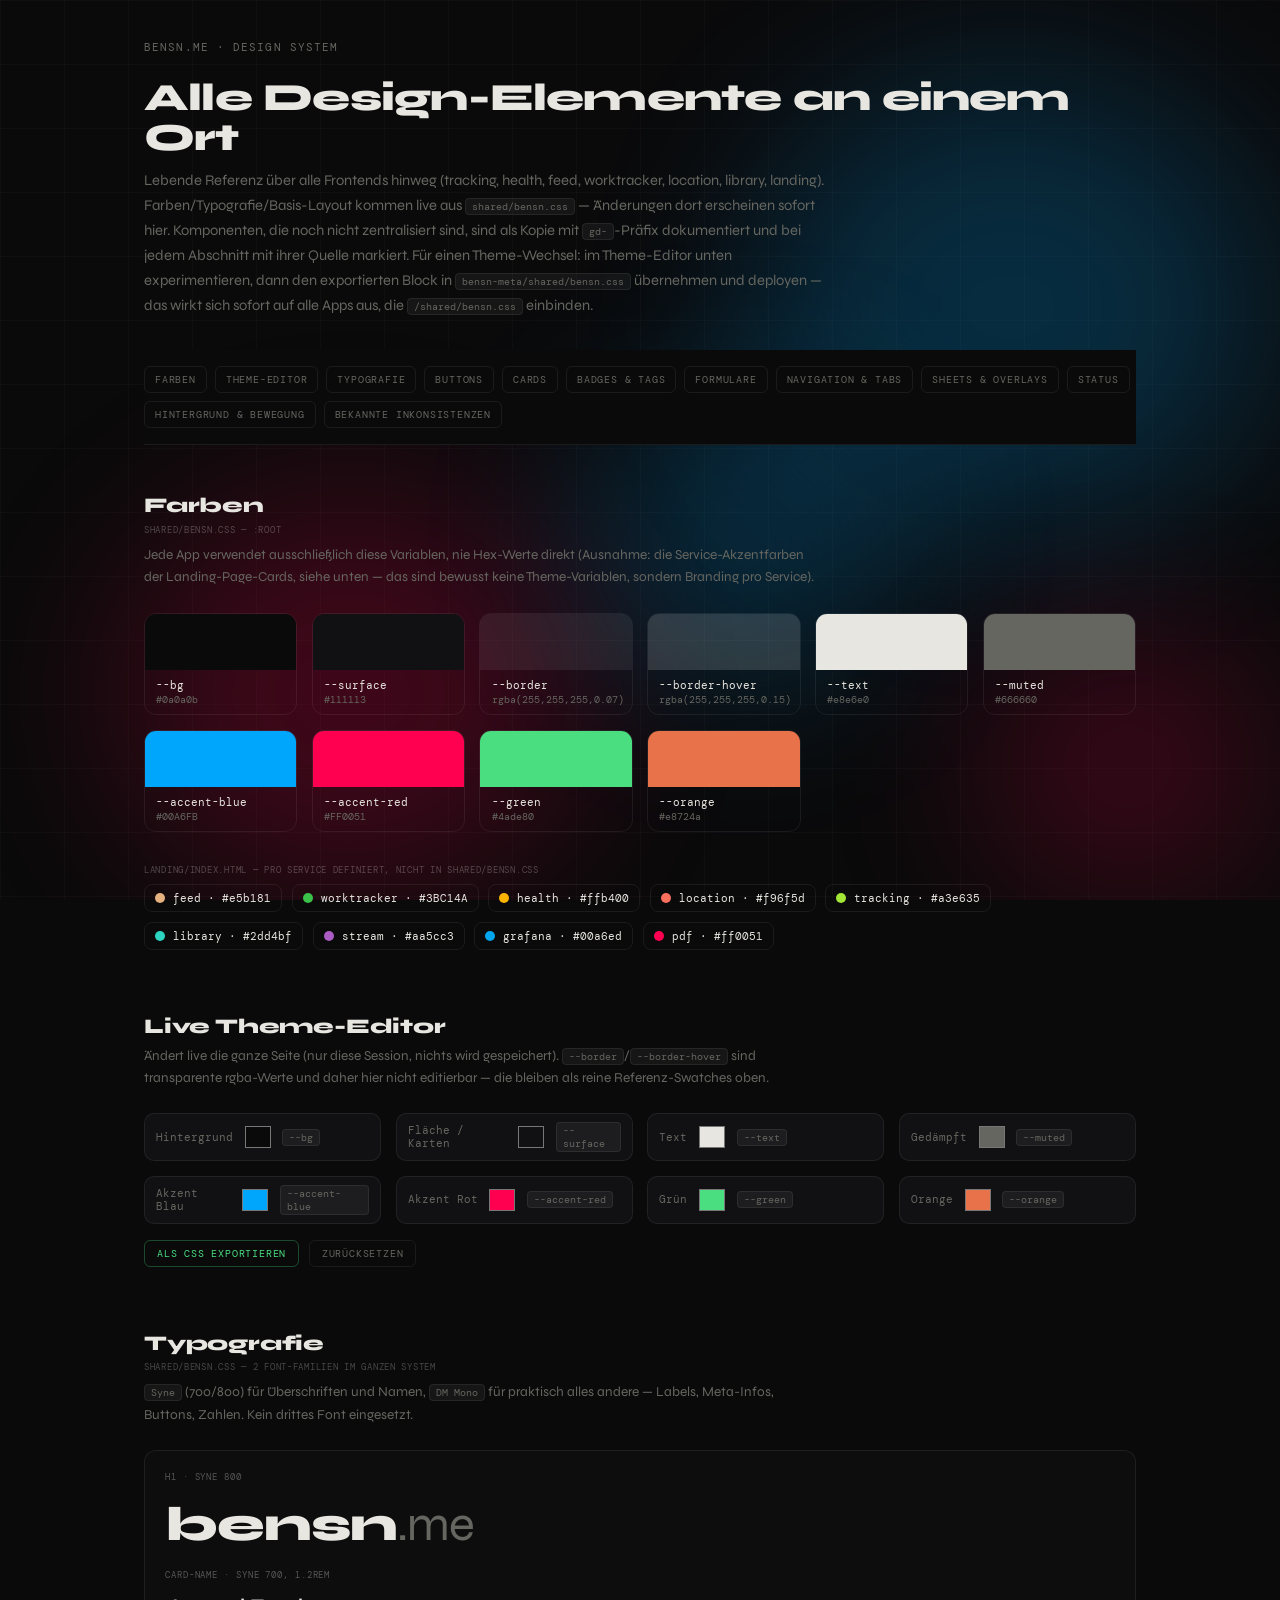
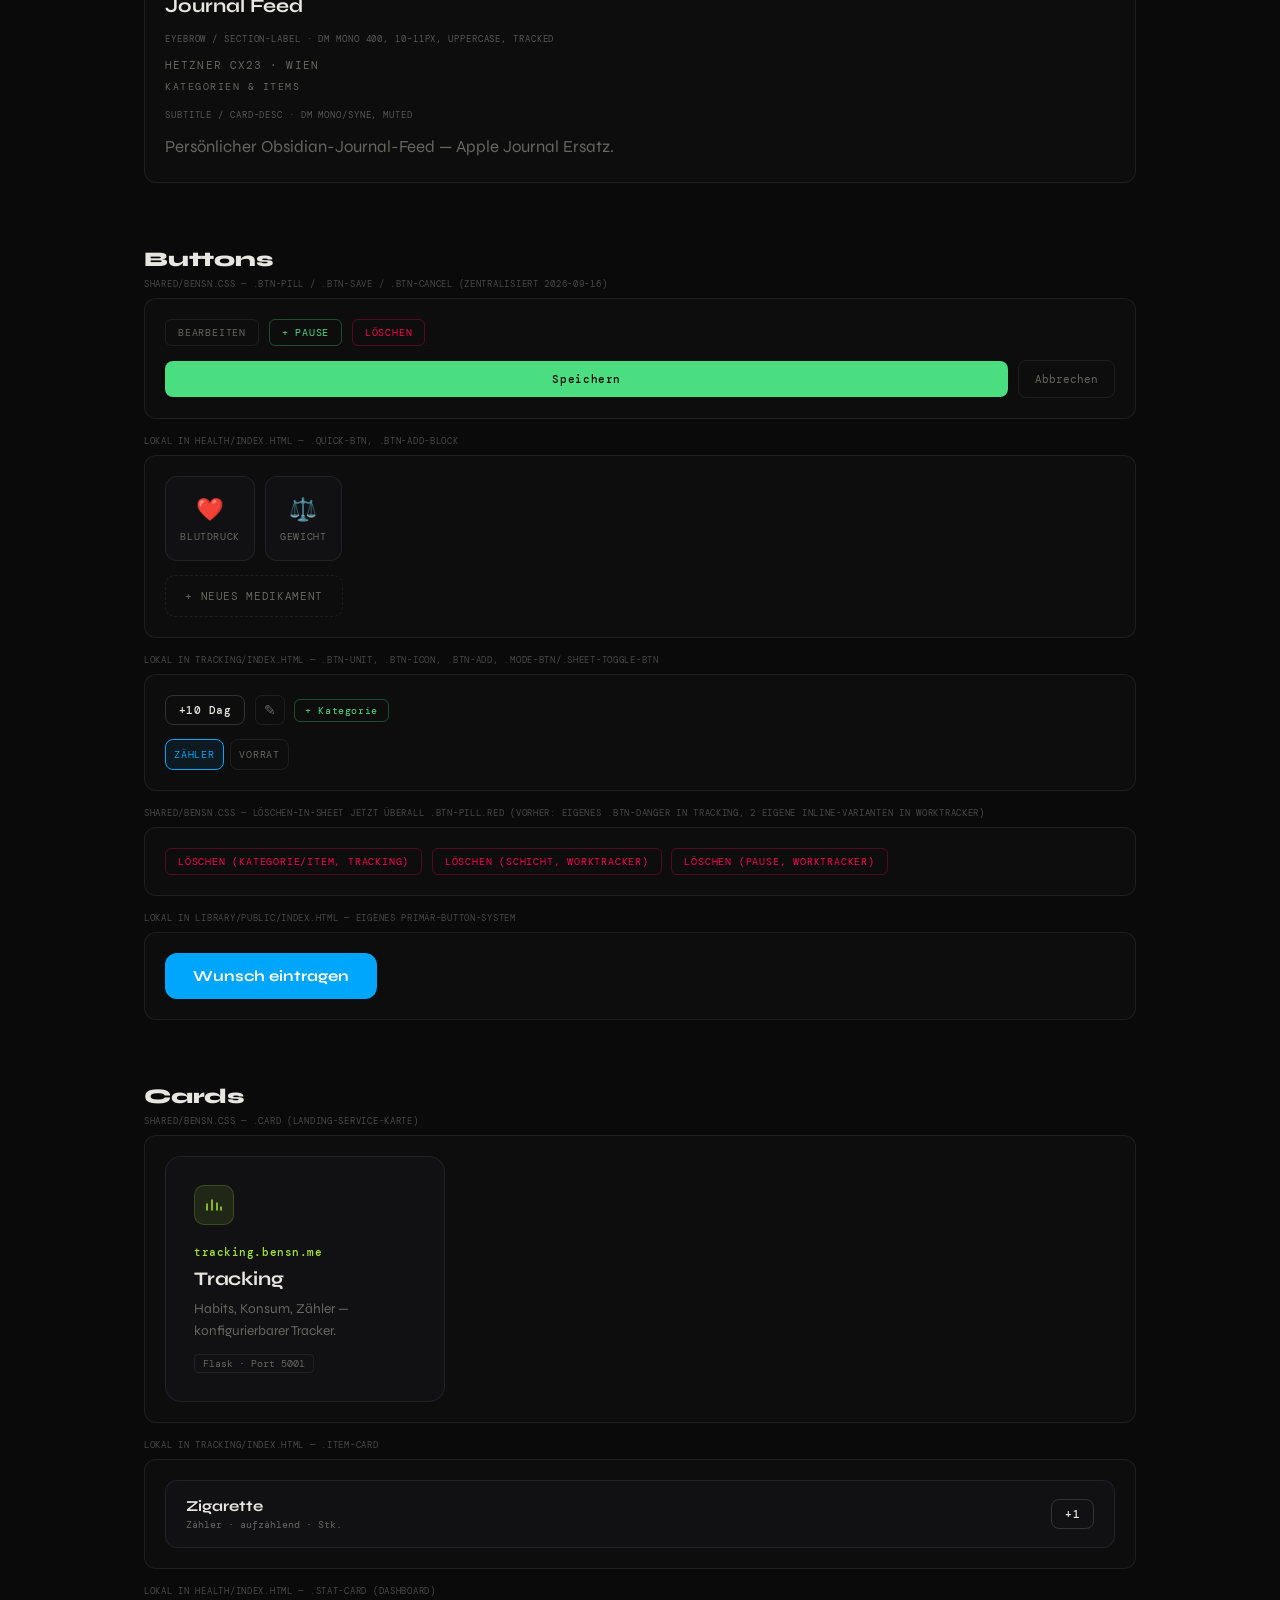
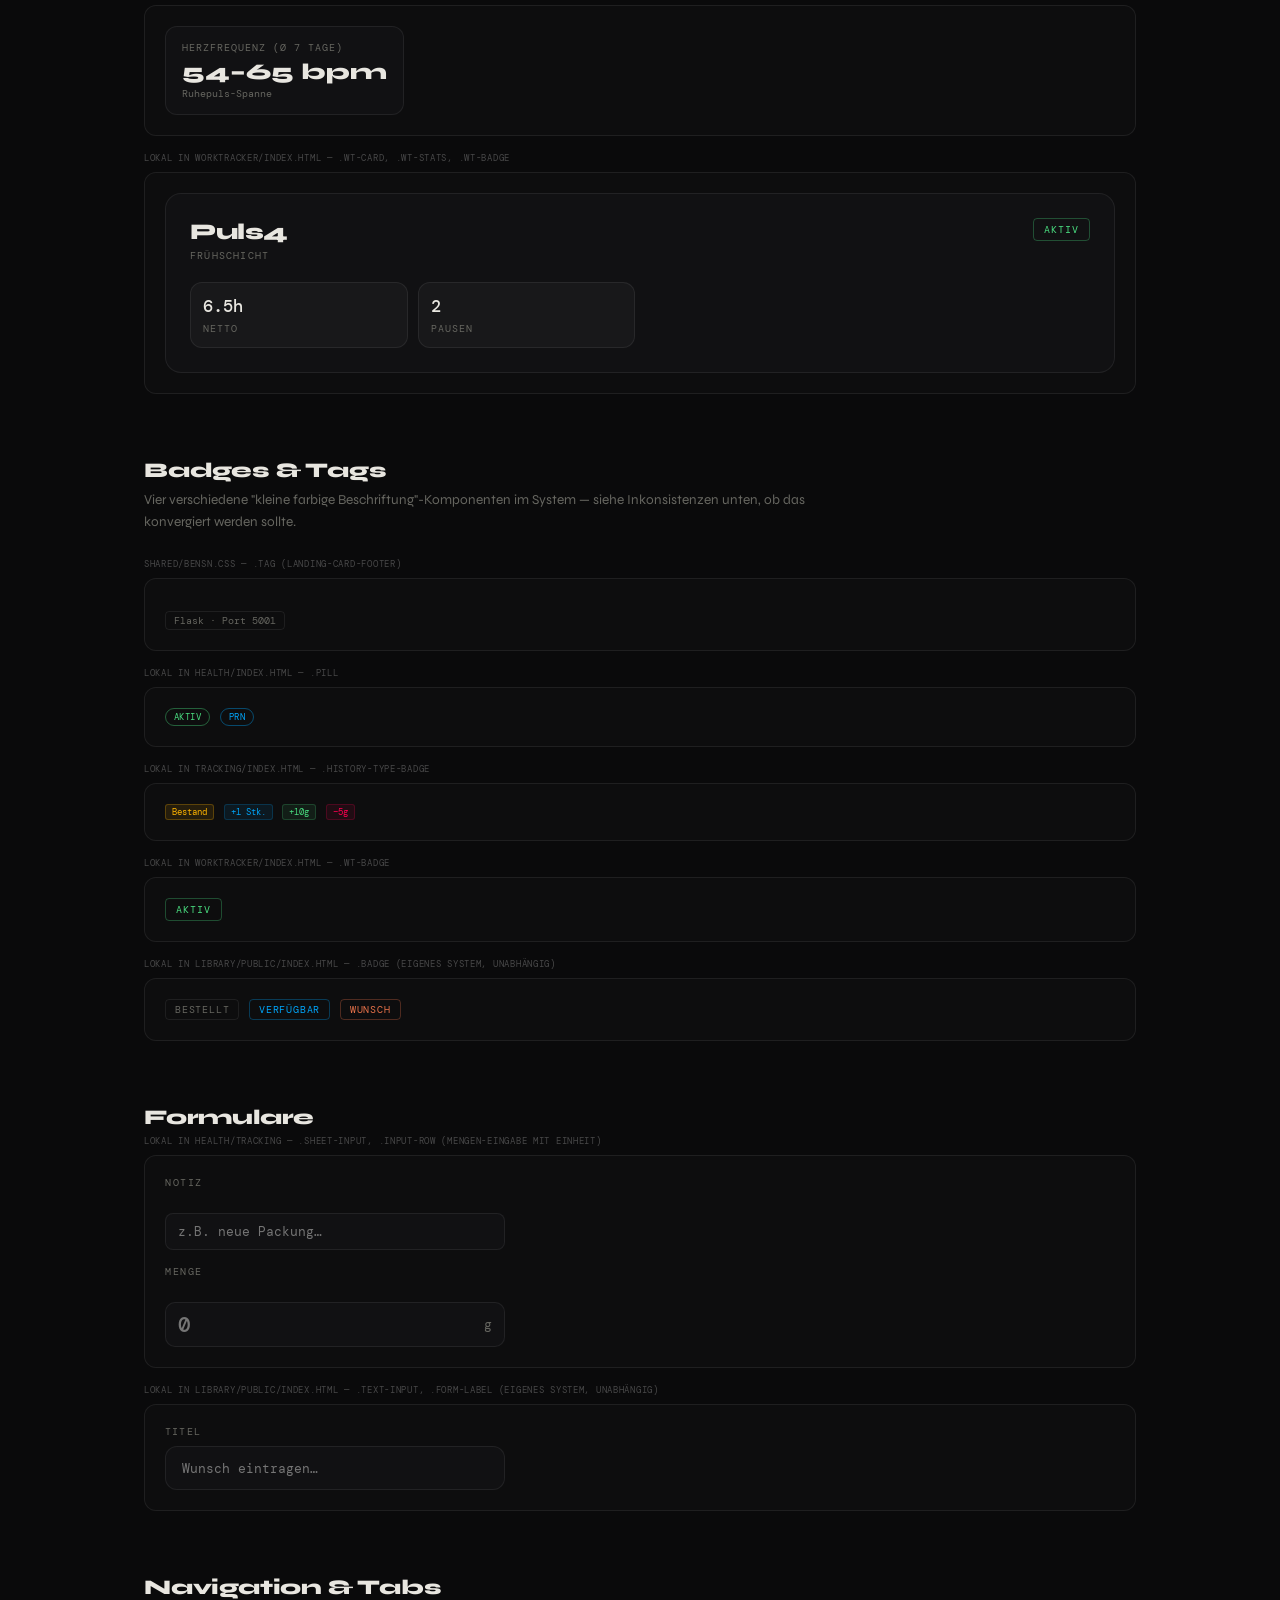
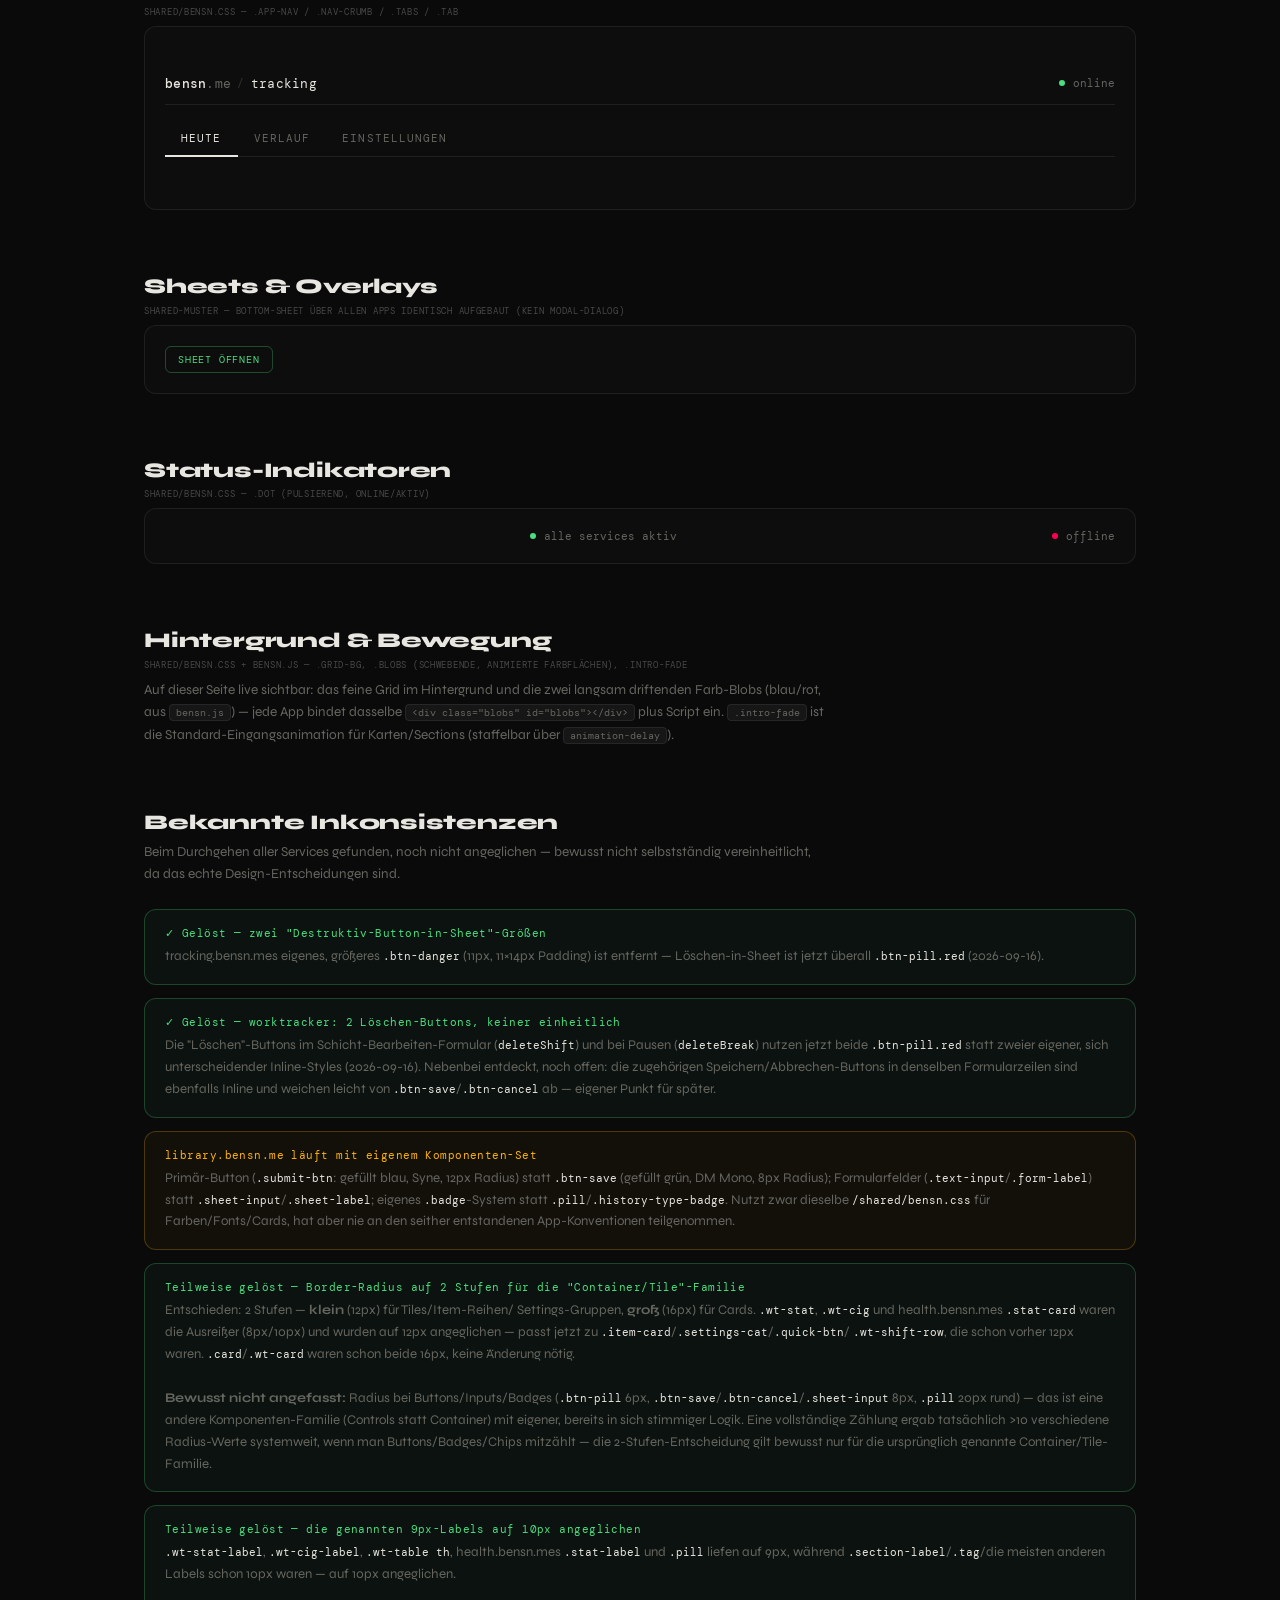
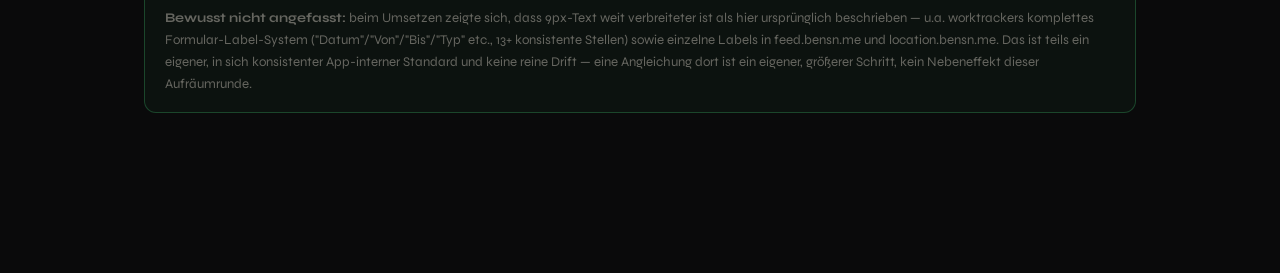
==== commit bbffe4ee: "v1.0.2: clean up the first design-system inconsistencies - Remove tracking's one-off .btn-danger, co" ====
--- a/design-system.html
+++ b/design-system.html
@@ -47,7 +47,9 @@
 .export-box { display: none; background: var(--surface); border: 1px solid var(--border); border-radius: 10px; padding: 1rem; font-family: 'DM Mono', monospace; font-size: 11px; line-height: 1.7; white-space: pre-wrap; margin-top: 1rem; color: var(--text); }
 
 .inconsistency-item { border: 1px solid rgba(255,180,0,.25); background: rgba(255,180,0,.04); border-radius: 12px; padding: 1rem 1.25rem; margin-bottom: .8rem; }
+.inconsistency-item.resolved { border-color: rgba(74,222,128,.25); background: rgba(74,222,128,.04); }
 .inconsistency-title { font-family: 'DM Mono', monospace; font-size: 11px; letter-spacing: .04em; color: #ffb400; margin-bottom: 6px; }
+.inconsistency-item.resolved .inconsistency-title { color: var(--green); }
 .inconsistency-desc { font-size: .83rem; color: var(--muted); line-height: 1.65; }
 .inconsistency-desc code { font-family: 'DM Mono', monospace; font-size: .8em; color: var(--text); }
 
@@ -62,8 +64,8 @@
 .gd-pill.prn { border-color: rgba(0,166,251,0.4); color: var(--accent-blue); }
 .gd-btn-add-block { font-family: "DM Mono", monospace; font-size: 11px; letter-spacing: 0.06em; text-transform: uppercase; padding: 0.8rem 1.2rem; border-radius: 10px; border: 1px dashed var(--border); background: none; color: var(--muted); cursor: pointer; }
 .gd-btn-add-block:hover { border-color: var(--border-hover); color: var(--text); }
-.gd-stat-card { background: var(--surface); border: 1px solid var(--border); border-radius: 10px; padding: 0.9rem 1rem; min-width: 140px; }
-.gd-stat-label { font-family: "DM Mono", monospace; font-size: 9px; letter-spacing: 0.1em; text-transform: uppercase; color: var(--muted); margin-bottom: 4px; }
+.gd-stat-card { background: var(--surface); border: 1px solid var(--border); border-radius: 12px; padding: 0.9rem 1rem; min-width: 140px; }
+.gd-stat-label { font-family: "DM Mono", monospace; font-size: 10px; letter-spacing: 0.1em; text-transform: uppercase; color: var(--muted); margin-bottom: 4px; }
 .gd-stat-value { font-family: "Syne", sans-serif; font-weight: 800; font-size: 1.4rem; }
 .gd-stat-sub { font-family: "DM Mono", monospace; font-size: 10px; color: var(--muted); margin-top: 2px; }
 
@@ -85,7 +87,6 @@
 .gd-badge.zaehler { background: rgba(0,166,251,0.08); border: 1px solid rgba(0,166,251,0.2); color: var(--accent-blue); }
 .gd-badge.auffuellung { background: rgba(74,222,128,0.08); border: 1px solid rgba(74,222,128,0.2); color: var(--green); }
 .gd-badge.entnahme { background: rgba(255,0,81,0.08); border: 1px solid rgba(255,0,81,0.2); color: var(--accent-red); }
-.gd-btn-danger { font-family: "DM Mono", monospace; font-size: 11px; background: none; border: 1px solid rgba(255,0,81,0.3); color: var(--accent-red); border-radius: 8px; padding: 11px 14px; cursor: pointer; }
 
 /* lokal in health/tracking: sheet-input, input-row, note-input */
 .gd-sheet-input { width: 100%; background: var(--surface); border: 1px solid var(--border); border-radius: 8px; padding: 9px 12px; color: var(--text); font-family: 'DM Mono', monospace; font-size: 13px; outline: none; }
@@ -105,11 +106,9 @@
 .gd-wt-card { background: var(--surface); border: 1px solid var(--border); border-radius: 16px; padding: 1.5rem; }
 .gd-wt-badge { font-family: 'DM Mono', monospace; font-size: 10px; letter-spacing: 0.1em; text-transform: uppercase; padding: 4px 10px; border: 1px solid rgba(74,222,128,0.3); color: var(--green); border-radius: 4px; }
 .gd-wt-stats { display: grid; grid-template-columns: repeat(4, minmax(0,1fr)); gap: 10px; }
-.gd-wt-stat { background: rgba(255,255,255,0.03); border: 1px solid var(--border); border-radius: 8px; padding: 12px; }
+.gd-wt-stat { background: rgba(255,255,255,0.03); border: 1px solid var(--border); border-radius: 12px; padding: 12px; }
 .gd-wt-stat-val { font-family: 'DM Mono', monospace; font-size: 1.05rem; font-weight: 500; }
-.gd-wt-stat-label { font-family: 'DM Mono', monospace; font-size: 9px; letter-spacing: 0.1em; text-transform: uppercase; color: var(--muted); margin-top: 5px; }
-.gd-wt-del-a { font-family:'DM Mono',monospace; font-size:11px; letter-spacing:.06em; background:none; border:1px solid rgba(255,0,81,.3); color:var(--accent-red); border-radius:8px; padding:8px 16px; cursor:pointer; }
-.gd-wt-del-b { font-family:'DM Mono',monospace; font-size:11px; background:none; border:1px solid rgba(255,0,81,.3); color:var(--accent-red); border-radius:8px; padding:10px 14px; cursor:pointer; }
+.gd-wt-stat-label { font-family: 'DM Mono', monospace; font-size: 10px; letter-spacing: 0.1em; text-transform: uppercase; color: var(--muted); margin-top: 5px; }
 
 .overlay-demo-trigger { display: inline-block; }
 .gd-overlay { position: fixed; inset: 0; background: rgba(0,0,0,.75); z-index: 200; display: none; align-items: flex-end; justify-content: center; }
@@ -246,13 +245,12 @@
       </div>
     </div>
 
-    <div class="guide-source">lokal in tracking/index.html — .btn-unit, .btn-icon, .btn-add, .mode-btn/.sheet-toggle-btn, .btn-danger</div>
+    <div class="guide-source">lokal in tracking/index.html — .btn-unit, .btn-icon, .btn-add, .mode-btn/.sheet-toggle-btn</div>
     <div class="demo-block">
       <div class="demo-row">
         <button class="gd-btn-unit">+10 Dag</button>
         <button class="gd-btn-icon">✎</button>
         <button class="gd-btn-add">+ Kategorie</button>
-        <button class="gd-btn-danger">Löschen (Sheet-Variante)</button>
       </div>
       <div class="demo-row">
         <div class="gd-toggle-row">
@@ -262,11 +260,12 @@
       </div>
     </div>
 
-    <div class="guide-source">lokal in worktracker/index.html — 2 unvereinheitlichte Löschen-Varianten (siehe Inkonsistenzen)</div>
-    <div class="demo-block">
-      <div class="demo-row">
-        <button class="gd-wt-del-a">Löschen (Schicht-Formular)</button>
-        <button class="gd-wt-del-b">Löschen (Pause)</button>
+    <div class="guide-source">shared/bensn.css — Löschen-in-Sheet jetzt überall .btn-pill.red (vorher: eigenes .btn-danger in tracking, 2 eigene Inline-Varianten in worktracker)</div>
+    <div class="demo-block">
+      <div class="demo-row">
+        <button class="btn-pill red">Löschen (Kategorie/Item, tracking)</button>
+        <button class="btn-pill red">Löschen (Schicht, worktracker)</button>
+        <button class="btn-pill red">Löschen (Pause, worktracker)</button>
       </div>
     </div>
 
@@ -457,20 +456,21 @@
     <p class="guide-section-desc">Beim Durchgehen aller Services gefunden, noch nicht angeglichen —
       bewusst nicht selbstständig vereinheitlicht, da das echte Design-Entscheidungen sind.</p>
 
-    <div class="inconsistency-item">
-      <div class="inconsistency-title">Zwei "Destruktiv-Button-in-Sheet"-Größen</div>
-      <div class="inconsistency-desc">health.bensn.me nutzt für Löschen-Aktionen innerhalb von Sheets die
-        kleine <code>.btn-pill.red</code> (10px, 6×12px Padding). tracking.bensn.me hat dafür eine eigene,
-        größere <code>.btn-danger</code> (11px, 11×14px Padding, 8px Radius). Gleiche Aufgabe, zwei Größen.</div>
-    </div>
-
-    <div class="inconsistency-item">
-      <div class="inconsistency-title">worktracker: 2 Löschen-Buttons, keiner einheitlich</div>
+    <div class="inconsistency-item resolved">
+      <div class="inconsistency-title">✓ Gelöst — zwei "Destruktiv-Button-in-Sheet"-Größen</div>
+      <div class="inconsistency-desc">tracking.bensn.mes eigenes, größeres <code>.btn-danger</code> (11px,
+        11×14px Padding) ist entfernt — Löschen-in-Sheet ist jetzt überall <code>.btn-pill.red</code>
+        (2026-09-16).</div>
+    </div>
+
+    <div class="inconsistency-item resolved">
+      <div class="inconsistency-title">✓ Gelöst — worktracker: 2 Löschen-Buttons, keiner einheitlich</div>
       <div class="inconsistency-desc">Die "Löschen"-Buttons im Schicht-Bearbeiten-Formular
-        (<code>saveEdit</code>-Zeile: 8×16px Padding) und bei Pausen (<code>deleteBreak</code>: 10×14px
-        Padding) unterscheiden sich sowohl voneinander als auch von <code>.btn-pill.red</code> — bisher
-        nicht angefasst, da eine Vereinheitlichung hier eine echte Entscheidung braucht (welche Größe
-        gewinnt).</div>
+        (<code>deleteShift</code>) und bei Pausen (<code>deleteBreak</code>) nutzen jetzt beide
+        <code>.btn-pill.red</code> statt zweier eigener, sich unterscheidender Inline-Styles (2026-09-16).
+        Nebenbei entdeckt, noch offen: die zugehörigen Speichern/Abbrechen-Buttons in denselben
+        Formularzeilen sind ebenfalls Inline und weichen leicht von <code>.btn-save</code>/<code>.btn-cancel</code>
+        ab — eigener Punkt für später.</div>
     </div>
 
     <div class="inconsistency-item">
@@ -483,20 +483,34 @@
         entstandenen App-Konventionen teilgenommen.</div>
     </div>
 
-    <div class="inconsistency-item">
-      <div class="inconsistency-title">Border-Radius-Skala nicht konsistent</div>
-      <div class="inconsistency-desc">Im System kursieren mindestens vier Werte für "abgerundete Ecke":
-        8px (<code>.wt-stat</code>, <code>.btn-save</code>), 10px (<code>.quick-btn</code>, <code>.stat-card</code>),
-        12px (<code>.item-card</code>, <code>.text-input</code>, <code>.settings-cat</code>), 16px
-        (<code>.card</code>, <code>.wt-card</code>) — kein einheitliches Spacing-/Radius-Raster.</div>
-    </div>
-
-    <div class="inconsistency-item">
-      <div class="inconsistency-title">"Kleines Mono-Label" in 3 Schriftgrößen</div>
-      <div class="inconsistency-desc"><code>9px</code> (<code>.wt-stat-label</code>, <code>.stat-label</code>,
-        <code>.pill</code>), <code>10px</code> (<code>.section-label</code>, <code>.tag</code>, die meisten
-        Labels), <code>11px</code> (<code>.sheet-input</code>-Text, <code>.wt-table</code>) — funktional
-        dieselbe Rolle (kleine, gedämpfte Meta-Info), drei Größen im Umlauf.</div>
+    <div class="inconsistency-item resolved">
+      <div class="inconsistency-title">Teilweise gelöst — Border-Radius auf 2 Stufen für die "Container/Tile"-Familie</div>
+      <div class="inconsistency-desc">Entschieden: 2 Stufen — <strong>klein</strong> (12px) für Tiles/Item-Reihen/
+        Settings-Gruppen, <strong>groß</strong> (16px) für Cards. <code>.wt-stat</code>, <code>.wt-cig</code>
+        und health.bensn.mes <code>.stat-card</code> waren die Ausreißer (8px/10px) und wurden auf 12px
+        angeglichen — passt jetzt zu <code>.item-card</code>/<code>.settings-cat</code>/<code>.quick-btn</code>/
+        <code>.wt-shift-row</code>, die schon vorher 12px waren. <code>.card</code>/<code>.wt-card</code>
+        waren schon beide 16px, keine Änderung nötig.<br><br>
+        <strong>Bewusst nicht angefasst:</strong> Radius bei Buttons/Inputs/Badges (<code>.btn-pill</code> 6px,
+        <code>.btn-save</code>/<code>.btn-cancel</code>/<code>.sheet-input</code> 8px, <code>.pill</code> 20px
+        rund) — das ist eine andere Komponenten-Familie (Controls statt Container) mit eigener,
+        bereits in sich stimmiger Logik. Eine vollständige Zählung ergab tatsächlich >10 verschiedene
+        Radius-Werte systemweit, wenn man Buttons/Badges/Chips mitzählt — die 2-Stufen-Entscheidung
+        gilt bewusst nur für die ursprünglich genannte Container/Tile-Familie.</div>
+    </div>
+
+    <div class="inconsistency-item resolved">
+      <div class="inconsistency-title">Teilweise gelöst — die genannten 9px-Labels auf 10px angeglichen</div>
+      <div class="inconsistency-desc"><code>.wt-stat-label</code>, <code>.wt-cig-label</code>,
+        <code>.wt-table th</code>, health.bensn.mes <code>.stat-label</code> und <code>.pill</code> liefen
+        auf 9px, während <code>.section-label</code>/<code>.tag</code>/die meisten anderen Labels schon
+        10px waren — auf 10px angeglichen.<br><br>
+        <strong>Bewusst nicht angefasst:</strong> beim Umsetzen zeigte sich, dass 9px-Text weit verbreiteter
+        ist als hier ursprünglich beschrieben — u.a. worktrackers komplettes Formular-Label-System
+        ("Datum"/"Von"/"Bis"/"Typ" etc., 13+ konsistente Stellen) sowie einzelne Labels in
+        feed.bensn.me und location.bensn.me. Das ist teils ein eigener, in sich konsistenter
+        App-interner Standard und keine reine Drift — eine Angleichung dort ist ein eigener,
+        größerer Schritt, kein Nebeneffekt dieser Aufräumrunde.</div>
     </div>
   </section>
 
--- a/shared/bensn.css
+++ b/shared/bensn.css
@@ -311,7 +311,7 @@
 .wt-stat {
   background: rgba(255,255,255,0.03);
   border: 1px solid var(--border);
-  border-radius: 8px;
+  border-radius: 12px;
   padding: 12px;
 }
 .wt-stat-val {
@@ -322,7 +322,7 @@
 }
 .wt-stat-label {
   font-family: 'DM Mono', monospace;
-  font-size: 9px;
+  font-size: 10px;
   letter-spacing: 0.1em;
   text-transform: uppercase;
   color: var(--muted);
@@ -349,7 +349,7 @@
   text-align: left;
   color: var(--muted);
   font-weight: 400;
-  font-size: 9px;
+  font-size: 10px;
   letter-spacing: 0.12em;
   text-transform: uppercase;
   padding: 0 12px 8px 0;
@@ -386,7 +386,7 @@
 .wt-cig {
   background: rgba(255,255,255,0.03);
   border: 1px solid var(--border);
-  border-radius: 8px;
+  border-radius: 12px;
   padding: 12px;
   text-align: center;
 }
@@ -397,7 +397,7 @@
 }
 .wt-cig-label {
   font-family: 'DM Mono', monospace;
-  font-size: 9px;
+  font-size: 10px;
   letter-spacing: 0.12em;
   text-transform: uppercase;
   color: var(--muted);
